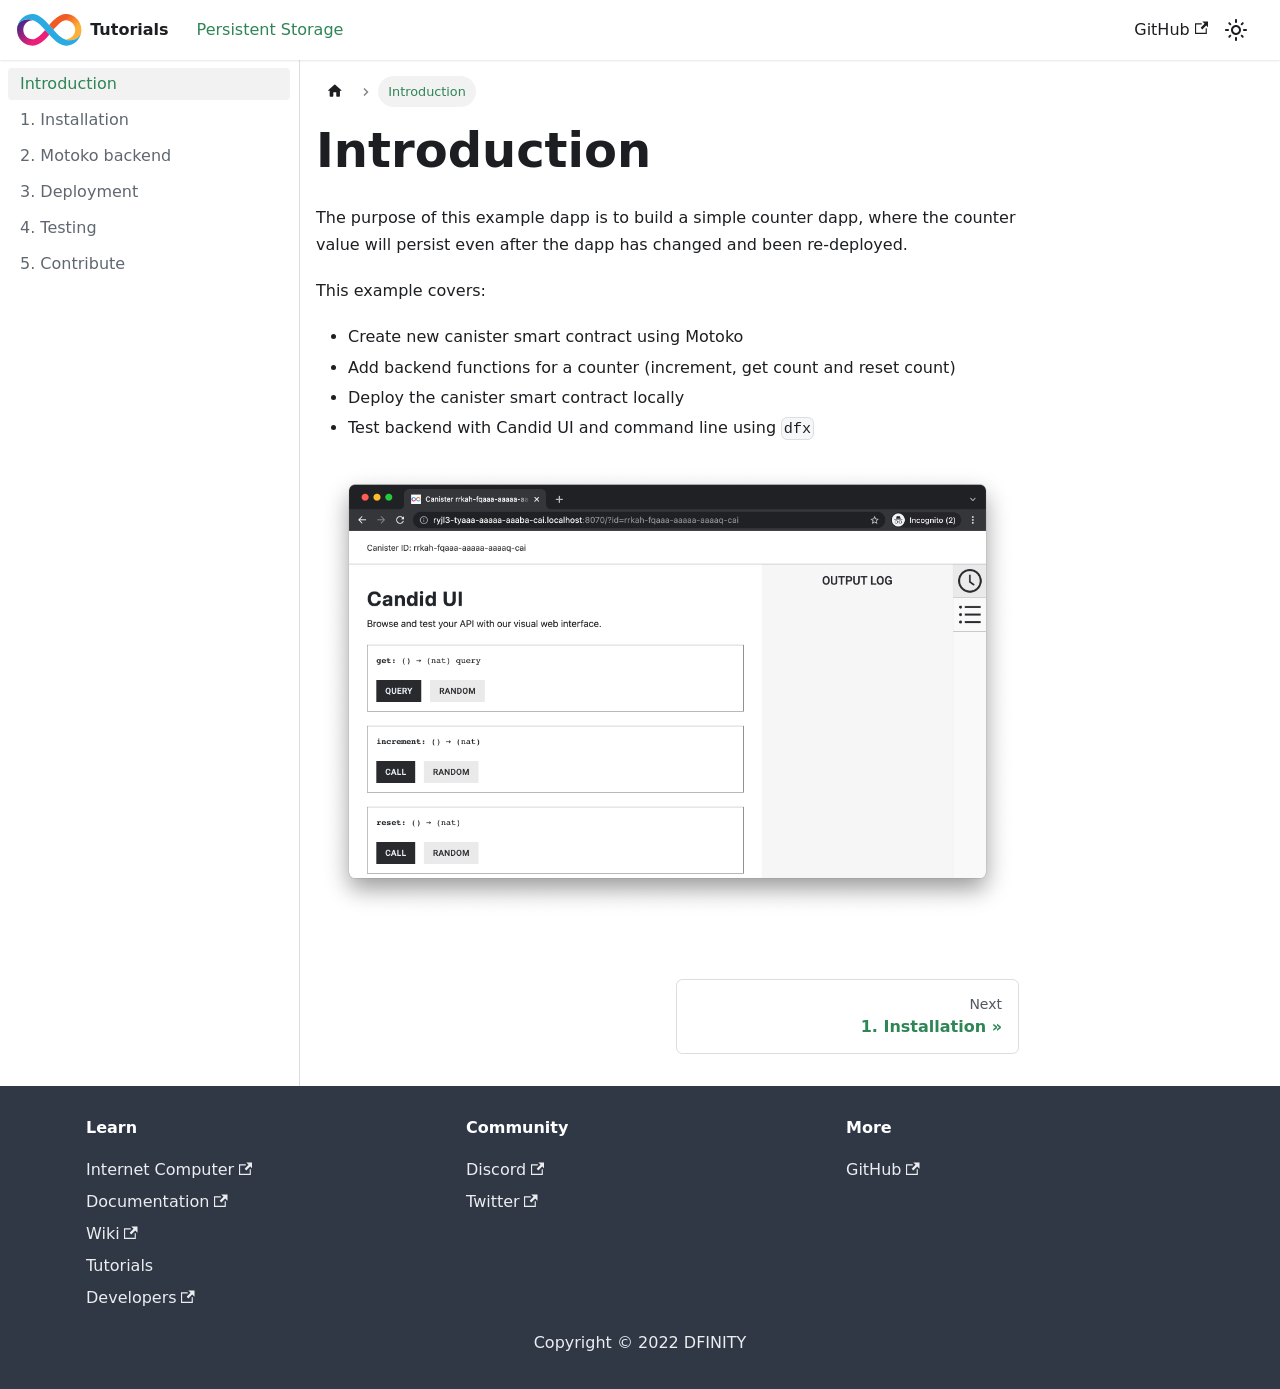
==== index.html @ 1728157c "Add files via upload" ====
<!doctype html>
<html lang="en" dir="ltr" class="docs-wrapper docs-doc-page docs-version-current plugin-docs plugin-id-default docs-doc-id-intro">
<head>
<meta charset="UTF-8">
<meta name="viewport" content="width=device-width,initial-scale=1">
<meta name="generator" content="Docusaurus v2.0.0-beta.21">
<title data-rh="true">Introduction | Tutorials</title><meta data-rh="true" name="twitter:card" content="summary_large_image"><meta data-rh="true" property="og:url" content="https://your-docusaurus-test-site.com/"><meta data-rh="true" name="docusaurus_locale" content="en"><meta data-rh="true" name="docsearch:language" content="en"><meta data-rh="true" name="docusaurus_version" content="current"><meta data-rh="true" name="docusaurus_tag" content="docs-default-current"><meta data-rh="true" name="docsearch:version" content="current"><meta data-rh="true" name="docsearch:docusaurus_tag" content="docs-default-current"><meta data-rh="true" property="og:title" content="Introduction | Tutorials"><meta data-rh="true" name="description" content="The purpose of this example dapp is to build a simple counter dapp, where the counter value will persist even after the dapp has changed and been re-deployed."><meta data-rh="true" property="og:description" content="The purpose of this example dapp is to build a simple counter dapp, where the counter value will persist even after the dapp has changed and been re-deployed."><link data-rh="true" rel="icon" href="/img/favicon.ico"><link data-rh="true" rel="canonical" href="https://your-docusaurus-test-site.com/"><link data-rh="true" rel="alternate" href="https://your-docusaurus-test-site.com/" hreflang="en"><link data-rh="true" rel="alternate" href="https://your-docusaurus-test-site.com/" hreflang="x-default"><script data-rh="true">function maybeInsertBanner(){window.__DOCUSAURUS_INSERT_BASEURL_BANNER&&insertBanner()}function insertBanner(){var n=document.getElementById("docusaurus-base-url-issue-banner-container");if(n){n.innerHTML='\n<div id="docusaurus-base-url-issue-banner" style="border: thick solid red; background-color: rgb(255, 230, 179); margin: 20px; padding: 20px; font-size: 20px;">\n   <p style="font-weight: bold; font-size: 30px;">Your Docusaurus site did not load properly.</p>\n   <p>A very common reason is a wrong site <a href="https://docusaurus.io/docs/docusaurus.config.js/#baseurl" style="font-weight: bold;">baseUrl configuration</a>.</p>\n   <p>Current configured baseUrl = <span style="font-weight: bold; color: red;">/</span>  (default value)</p>\n   <p>We suggest trying baseUrl = <span id="docusaurus-base-url-issue-banner-suggestion-container" style="font-weight: bold; color: green;"></span></p>\n</div>\n';var e=document.getElementById("docusaurus-base-url-issue-banner-suggestion-container"),s=window.location.pathname,r="/"===s.substr(-1)?s:s+"/";e.innerHTML=r}}window.__DOCUSAURUS_INSERT_BASEURL_BANNER=!0,document.addEventListener("DOMContentLoaded",maybeInsertBanner)</script><link rel="stylesheet" href="/assets/css/styles.eebe86d7.css">
<link rel="preload" href="/assets/js/runtime~main.3bf5b4e1.js" as="script">
<link rel="preload" href="/assets/js/main.74871322.js" as="script">
</head>
<body class="navigation-with-keyboard">
<script>!function(){function t(t){document.documentElement.setAttribute("data-theme",t)}var e=function(){var t=null;try{t=localStorage.getItem("theme")}catch(t){}return t}();t(null!==e?e:"light")}()</script><div id="__docusaurus">
<div id="docusaurus-base-url-issue-banner-container"></div><div role="region"><a href="#" class="skipToContent_fXgn">Skip to main content</a></div><nav class="navbar navbar--fixed-top"><div class="navbar__inner"><div class="navbar__items"><button aria-label="Navigation bar toggle" class="navbar__toggle clean-btn" type="button" tabindex="0"><svg width="30" height="30" viewBox="0 0 30 30" aria-hidden="true"><path stroke="currentColor" stroke-linecap="round" stroke-miterlimit="10" stroke-width="2" d="M4 7h22M4 15h22M4 23h22"></path></svg></button><a class="navbar__brand" href="/"><div class="navbar__logo"><img src="/img/logo.svg" alt="Tutorials Logo" class="themedImage_ToTc themedImage--light_HNdA"><img src="/img/logo.svg" alt="Tutorials Logo" class="themedImage_ToTc themedImage--dark_i4oU"></div><b class="navbar__title text--truncate">Tutorials</b></a><a aria-current="page" class="navbar__item navbar__link navbar__link--active" href="/">Persistent Storage</a></div><div class="navbar__items navbar__items--right"><a href="https://github.com/dfinity/examples" target="_blank" rel="noopener noreferrer" class="navbar__item navbar__link">GitHub<svg width="13.5" height="13.5" aria-hidden="true" viewBox="0 0 24 24" class="iconExternalLink_lCJq"><path fill="currentColor" d="M21 13v10h-21v-19h12v2h-10v15h17v-8h2zm3-12h-10.988l4.035 4-6.977 7.07 2.828 2.828 6.977-7.07 4.125 4.172v-11z"></path></svg></a><div class="toggle_vylO colorModeToggle_DEke"><button class="clean-btn toggleButton_gllP toggleButtonDisabled_aARS" type="button" disabled="" title="Switch between dark and light mode (currently light mode)" aria-label="Switch between dark and light mode (currently light mode)"><svg viewBox="0 0 24 24" width="24" height="24" class="lightToggleIcon_pyhR"><path fill="currentColor" d="M12,9c1.65,0,3,1.35,3,3s-1.35,3-3,3s-3-1.35-3-3S10.35,9,12,9 M12,7c-2.76,0-5,2.24-5,5s2.24,5,5,5s5-2.24,5-5 S14.76,7,12,7L12,7z M2,13l2,0c0.55,0,1-0.45,1-1s-0.45-1-1-1l-2,0c-0.55,0-1,0.45-1,1S1.45,13,2,13z M20,13l2,0c0.55,0,1-0.45,1-1 s-0.45-1-1-1l-2,0c-0.55,0-1,0.45-1,1S19.45,13,20,13z M11,2v2c0,0.55,0.45,1,1,1s1-0.45,1-1V2c0-0.55-0.45-1-1-1S11,1.45,11,2z M11,20v2c0,0.55,0.45,1,1,1s1-0.45,1-1v-2c0-0.55-0.45-1-1-1C11.45,19,11,19.45,11,20z M5.99,4.58c-0.39-0.39-1.03-0.39-1.41,0 c-0.39,0.39-0.39,1.03,0,1.41l1.06,1.06c0.39,0.39,1.03,0.39,1.41,0s0.39-1.03,0-1.41L5.99,4.58z M18.36,16.95 c-0.39-0.39-1.03-0.39-1.41,0c-0.39,0.39-0.39,1.03,0,1.41l1.06,1.06c0.39,0.39,1.03,0.39,1.41,0c0.39-0.39,0.39-1.03,0-1.41 L18.36,16.95z M19.42,5.99c0.39-0.39,0.39-1.03,0-1.41c-0.39-0.39-1.03-0.39-1.41,0l-1.06,1.06c-0.39,0.39-0.39,1.03,0,1.41 s1.03,0.39,1.41,0L19.42,5.99z M7.05,18.36c0.39-0.39,0.39-1.03,0-1.41c-0.39-0.39-1.03-0.39-1.41,0l-1.06,1.06 c-0.39,0.39-0.39,1.03,0,1.41s1.03,0.39,1.41,0L7.05,18.36z"></path></svg><svg viewBox="0 0 24 24" width="24" height="24" class="darkToggleIcon_wfgR"><path fill="currentColor" d="M9.37,5.51C9.19,6.15,9.1,6.82,9.1,7.5c0,4.08,3.32,7.4,7.4,7.4c0.68,0,1.35-0.09,1.99-0.27C17.45,17.19,14.93,19,12,19 c-3.86,0-7-3.14-7-7C5,9.07,6.81,6.55,9.37,5.51z M12,3c-4.97,0-9,4.03-9,9s4.03,9,9,9s9-4.03,9-9c0-0.46-0.04-0.92-0.1-1.36 c-0.98,1.37-2.58,2.26-4.4,2.26c-2.98,0-5.4-2.42-5.4-5.4c0-1.81,0.89-3.42,2.26-4.4C12.92,3.04,12.46,3,12,3L12,3z"></path></svg></button></div><div class="searchBox_ZlJk"></div></div></div><div role="presentation" class="navbar-sidebar__backdrop"></div></nav><div class="main-wrapper docsWrapper_BCFX"><button aria-label="Scroll back to top" class="clean-btn theme-back-to-top-button backToTopButton_sjWU" type="button"></button><div class="docPage__5DB"><aside class="theme-doc-sidebar-container docSidebarContainer_b6E3"><div class="sidebar_njMd"><nav class="menu thin-scrollbar menu_SIkG"><ul class="theme-doc-sidebar-menu menu__list"><li class="theme-doc-sidebar-item-link theme-doc-sidebar-item-link-level-1 menu__list-item"><a class="menu__link menu__link--active" aria-current="page" href="/">Introduction</a></li><li class="theme-doc-sidebar-item-link theme-doc-sidebar-item-link-level-1 menu__list-item"><a class="menu__link" href="/step1">1. Installation</a></li><li class="theme-doc-sidebar-item-link theme-doc-sidebar-item-link-level-1 menu__list-item"><a class="menu__link" href="/step2">2. Motoko backend</a></li><li class="theme-doc-sidebar-item-link theme-doc-sidebar-item-link-level-1 menu__list-item"><a class="menu__link" href="/step3">3. Deployment</a></li><li class="theme-doc-sidebar-item-link theme-doc-sidebar-item-link-level-1 menu__list-item"><a class="menu__link" href="/step4">4. Testing</a></li><li class="theme-doc-sidebar-item-link theme-doc-sidebar-item-link-level-1 menu__list-item"><a class="menu__link" href="/step5">5. Contribute</a></li></ul></nav></div></aside><main class="docMainContainer_gTbr"><div class="container padding-top--md padding-bottom--lg"><div class="row"><div class="col docItemCol_GujU"><div class="docItemContainer_Adtb"><article><nav class="theme-doc-breadcrumbs breadcrumbsContainer_Z_bl" aria-label="Breadcrumbs"><ul class="breadcrumbs" itemscope="" itemtype="https://schema.org/BreadcrumbList"><li class="breadcrumbs__item"><a aria-label="Home page" class="breadcrumbs__link" href="/"><svg viewBox="0 0 24 24" class="breadcrumbHomeIcon_OVgt"><path d="M10 19v-5h4v5c0 .55.45 1 1 1h3c.55 0 1-.45 1-1v-7h1.7c.46 0 .68-.57.33-.87L12.67 3.6c-.38-.34-.96-.34-1.34 0l-8.36 7.53c-.34.3-.13.87.33.87H5v7c0 .55.45 1 1 1h3c.55 0 1-.45 1-1z" fill="currentColor"></path></svg></a></li><li itemscope="" itemprop="itemListElement" itemtype="https://schema.org/ListItem" class="breadcrumbs__item breadcrumbs__item--active"><span class="breadcrumbs__link" itemprop="name">Introduction</span><meta itemprop="position" content="1"></li></ul></nav><div class="theme-doc-markdown markdown"><h1>Introduction</h1><p>The purpose of this example dapp is to build a simple counter dapp, where the counter value will persist even after the dapp has changed and been re-deployed.</p><p>This example covers:</p><ul><li>Create new canister smart contract using Motoko</li><li>Add backend functions for a counter (increment, get count and reset count)</li><li>Deploy the canister smart contract locally</li><li>Test backend with Candid UI and command line using <code>dfx</code> </li></ul><p><img loading="lazy" alt="Counter Frontend" src="/assets/images/candid_ui-02d9217024630b7704130aea3cd76bad.png" width="2376" height="1556" class="img_ev3q"></p></div></article><nav class="pagination-nav docusaurus-mt-lg" aria-label="Docs pages navigation"><a class="pagination-nav__link pagination-nav__link--next" href="/step1"><div class="pagination-nav__sublabel">Next</div><div class="pagination-nav__label">1. Installation</div></a></nav></div></div></div></div></main></div></div><footer class="footer footer--dark"><div class="container container-fluid"><div class="row footer__links"><div class="col footer__col"><div class="footer__title">Learn</div><ul class="footer__items clean-list"><li class="footer__item"><a href="https://internetcomputer.org" target="_blank" rel="noopener noreferrer" class="footer__link-item">Internet Computer<svg width="13.5" height="13.5" aria-hidden="true" viewBox="0 0 24 24" class="iconExternalLink_lCJq"><path fill="currentColor" d="M21 13v10h-21v-19h12v2h-10v15h17v-8h2zm3-12h-10.988l4.035 4-6.977 7.07 2.828 2.828 6.977-7.07 4.125 4.172v-11z"></path></svg></a></li><li class="footer__item"><a href="https://internetcomputer.org/docs/current/developer-docs/ic-overview" target="_blank" rel="noopener noreferrer" class="footer__link-item">Documentation<svg width="13.5" height="13.5" aria-hidden="true" viewBox="0 0 24 24" class="iconExternalLink_lCJq"><path fill="currentColor" d="M21 13v10h-21v-19h12v2h-10v15h17v-8h2zm3-12h-10.988l4.035 4-6.977 7.07 2.828 2.828 6.977-7.07 4.125 4.172v-11z"></path></svg></a></li><li class="footer__item"><a href="https://wiki.internetcomputer.org/wiki/Internet_Computer_wiki" target="_blank" rel="noopener noreferrer" class="footer__link-item">Wiki<svg width="13.5" height="13.5" aria-hidden="true" viewBox="0 0 24 24" class="iconExternalLink_lCJq"><path fill="currentColor" d="M21 13v10h-21v-19h12v2h-10v15h17v-8h2zm3-12h-10.988l4.035 4-6.977 7.07 2.828 2.828 6.977-7.07 4.125 4.172v-11z"></path></svg></a></li><li class="footer__item"><a href="#" class="footer__link-item">Tutorials</a></li><li class="footer__item"><a href="https://internetcomputer.org/developers" target="_blank" rel="noopener noreferrer" class="footer__link-item">Developers<svg width="13.5" height="13.5" aria-hidden="true" viewBox="0 0 24 24" class="iconExternalLink_lCJq"><path fill="currentColor" d="M21 13v10h-21v-19h12v2h-10v15h17v-8h2zm3-12h-10.988l4.035 4-6.977 7.07 2.828 2.828 6.977-7.07 4.125 4.172v-11z"></path></svg></a></li></ul></div><div class="col footer__col"><div class="footer__title">Community</div><ul class="footer__items clean-list"><li class="footer__item"><a href="https://discord.com/invite/cA7y6ezyE2" target="_blank" rel="noopener noreferrer" class="footer__link-item">Discord<svg width="13.5" height="13.5" aria-hidden="true" viewBox="0 0 24 24" class="iconExternalLink_lCJq"><path fill="currentColor" d="M21 13v10h-21v-19h12v2h-10v15h17v-8h2zm3-12h-10.988l4.035 4-6.977 7.07 2.828 2.828 6.977-7.07 4.125 4.172v-11z"></path></svg></a></li><li class="footer__item"><a href="https://twitter.com/dfinity" target="_blank" rel="noopener noreferrer" class="footer__link-item">Twitter<svg width="13.5" height="13.5" aria-hidden="true" viewBox="0 0 24 24" class="iconExternalLink_lCJq"><path fill="currentColor" d="M21 13v10h-21v-19h12v2h-10v15h17v-8h2zm3-12h-10.988l4.035 4-6.977 7.07 2.828 2.828 6.977-7.07 4.125 4.172v-11z"></path></svg></a></li></ul></div><div class="col footer__col"><div class="footer__title">More</div><ul class="footer__items clean-list"><li class="footer__item"><a href="https://github.com/dfinity/examples" target="_blank" rel="noopener noreferrer" class="footer__link-item">GitHub<svg width="13.5" height="13.5" aria-hidden="true" viewBox="0 0 24 24" class="iconExternalLink_lCJq"><path fill="currentColor" d="M21 13v10h-21v-19h12v2h-10v15h17v-8h2zm3-12h-10.988l4.035 4-6.977 7.07 2.828 2.828 6.977-7.07 4.125 4.172v-11z"></path></svg></a></li></ul></div></div><div class="footer__bottom text--center"><div class="footer__copyright">Copyright © 2022 DFINITY</div></div></div></footer></div>
<script src="/assets/js/runtime~main.3bf5b4e1.js"></script>
<script src="/assets/js/main.74871322.js"></script>
</body>
</html>
---- assets/css/styles.eebe86d7.css ----
.col,.container{padding:0 var(--ifm-spacing-horizontal);width:100%}.markdown>h2,.markdown>h3,.markdown>h4,.markdown>h5,.markdown>h6{margin-bottom:calc(var(--ifm-heading-vertical-rhythm-bottom)*var(--ifm-leading))}.markdown li,body{word-wrap:break-word}body,ol ol,ol ul,ul ol,ul ul{margin:0}pre,table{overflow:auto}blockquote,pre{margin:0 0 var(--ifm-spacing-vertical)}.breadcrumbs__link,.button{transition-timing-function:var(--ifm-transition-timing-default)}.button,code{vertical-align:middle}.button--outline.button--active,.button--outline:active,.button--outline:hover,:root{--ifm-button-color:var(--ifm-font-color-base-inverse)}.menu__link:hover,a{transition:color var(--ifm-transition-fast) var(--ifm-transition-timing-default)}.navbar--dark,:root{--ifm-navbar-link-hover-color:var(--ifm-color-primary)}.menu,.navbar-sidebar{overflow-x:hidden}:root,html[data-theme=dark]{--ifm-color-emphasis-500:var(--ifm-color-gray-500)}.admonition-icon svg,.alert__icon svg{fill:var(--ifm-alert-foreground-color)}.toggleButton_gllP,html{-webkit-tap-highlight-color:transparent}.clean-list,.containsTaskList_mC6p,.details_lb9f>summary,.dropdown__menu,.menu__list{list-style:none}:root{--ifm-color-scheme:light;--ifm-dark-value:10%;--ifm-darker-value:15%;--ifm-darkest-value:30%;--ifm-light-value:15%;--ifm-lighter-value:30%;--ifm-lightest-value:50%;--ifm-contrast-background-value:90%;--ifm-contrast-foreground-value:70%;--ifm-contrast-background-dark-value:70%;--ifm-contrast-foreground-dark-value:90%;--ifm-color-primary:#3578e5;--ifm-color-secondary:#ebedf0;--ifm-color-success:#00a400;--ifm-color-info:#54c7ec;--ifm-color-warning:#ffba00;--ifm-color-danger:#fa383e;--ifm-color-primary-dark:#306cce;--ifm-color-primary-darker:#2d66c3;--ifm-color-primary-darkest:#2554a0;--ifm-color-primary-light:#538ce9;--ifm-color-primary-lighter:#72a1ed;--ifm-color-primary-lightest:#9abcf2;--ifm-color-primary-contrast-background:#ebf2fc;--ifm-color-primary-contrast-foreground:#102445;--ifm-color-secondary-dark:#d4d5d8;--ifm-color-secondary-darker:#c8c9cc;--ifm-color-secondary-darkest:#a4a6a8;--ifm-color-secondary-light:#eef0f2;--ifm-color-secondary-lighter:#f1f2f5;--ifm-color-secondary-lightest:#f5f6f8;--ifm-color-secondary-contrast-background:#fdfdfe;--ifm-color-secondary-contrast-foreground:#474748;--ifm-color-success-dark:#009400;--ifm-color-success-darker:#008b00;--ifm-color-success-darkest:#007300;--ifm-color-success-light:#26b226;--ifm-color-success-lighter:#4dbf4d;--ifm-color-success-lightest:#80d280;--ifm-color-success-contrast-background:#e6f6e6;--ifm-color-success-contrast-foreground:#003100;--ifm-color-info-dark:#4cb3d4;--ifm-color-info-darker:#47a9c9;--ifm-color-info-darkest:#3b8ba5;--ifm-color-info-light:#6ecfef;--ifm-color-info-lighter:#87d8f2;--ifm-color-info-lightest:#aae3f6;--ifm-color-info-contrast-background:#eef9fd;--ifm-color-info-contrast-foreground:#193c47;--ifm-color-warning-dark:#e6a700;--ifm-color-warning-darker:#d99e00;--ifm-color-warning-darkest:#b38200;--ifm-color-warning-light:#ffc426;--ifm-color-warning-lighter:#ffcf4d;--ifm-color-warning-lightest:#ffdd80;--ifm-color-warning-contrast-background:#fff8e6;--ifm-color-warning-contrast-foreground:#4d3800;--ifm-color-danger-dark:#e13238;--ifm-color-danger-darker:#d53035;--ifm-color-danger-darkest:#af272b;--ifm-color-danger-light:#fb565b;--ifm-color-danger-lighter:#fb7478;--ifm-color-danger-lightest:#fd9c9f;--ifm-color-danger-contrast-background:#ffebec;--ifm-color-danger-contrast-foreground:#4b1113;--ifm-color-white:#fff;--ifm-color-black:#000;--ifm-color-gray-0:var(--ifm-color-white);--ifm-color-gray-100:#f5f6f7;--ifm-color-gray-200:#ebedf0;--ifm-color-gray-300:#dadde1;--ifm-color-gray-400:#ccd0d5;--ifm-color-gray-500:#bec3c9;--ifm-color-gray-600:#8d949e;--ifm-color-gray-700:#606770;--ifm-color-gray-800:#444950;--ifm-color-gray-900:#1c1e21;--ifm-color-gray-1000:var(--ifm-color-black);--ifm-color-emphasis-0:var(--ifm-color-gray-0);--ifm-color-emphasis-100:var(--ifm-color-gray-100);--ifm-color-emphasis-200:var(--ifm-color-gray-200);--ifm-color-emphasis-300:var(--ifm-color-gray-300);--ifm-color-emphasis-400:var(--ifm-color-gray-400);--ifm-color-emphasis-600:var(--ifm-color-gray-600);--ifm-color-emphasis-700:var(--ifm-color-gray-700);--ifm-color-emphasis-800:var(--ifm-color-gray-800);--ifm-color-emphasis-900:var(--ifm-color-gray-900);--ifm-color-emphasis-1000:var(--ifm-color-gray-1000);--ifm-color-content:var(--ifm-color-emphasis-900);--ifm-color-content-inverse:var(--ifm-color-emphasis-0);--ifm-color-content-secondary:#525860;--ifm-background-color:transparent;--ifm-background-surface-color:var(--ifm-color-content-inverse);--ifm-global-border-width:1px;--ifm-global-radius:0.4rem;--ifm-hover-overlay:rgba(0,0,0,.05);--ifm-font-color-base:var(--ifm-color-content);--ifm-font-color-base-inverse:var(--ifm-color-content-inverse);--ifm-font-color-secondary:var(--ifm-color-content-secondary);--ifm-font-family-base:system-ui,-apple-system,Segoe UI,Roboto,Ubuntu,Cantarell,Noto Sans,sans-serif,BlinkMacSystemFont,"Segoe UI",Helvetica,Arial,sans-serif,"Apple Color Emoji","Segoe UI Emoji","Segoe UI Symbol";--ifm-font-family-monospace:SFMono-Regular,Menlo,Monaco,Consolas,"Liberation Mono","Courier New",monospace;--ifm-font-size-base:100%;--ifm-font-weight-light:300;--ifm-font-weight-normal:400;--ifm-font-weight-semibold:500;--ifm-font-weight-bold:700;--ifm-font-weight-base:var(--ifm-font-weight-normal);--ifm-line-height-base:1.65;--ifm-global-spacing:1rem;--ifm-spacing-vertical:var(--ifm-global-spacing);--ifm-spacing-horizontal:var(--ifm-global-spacing);--ifm-transition-fast:200ms;--ifm-transition-slow:400ms;--ifm-transition-timing-default:cubic-bezier(0.08,0.52,0.52,1);--ifm-global-shadow-lw:0 1px 2px 0 rgba(0,0,0,.1);--ifm-global-shadow-md:0 5px 40px rgba(0,0,0,.2);--ifm-global-shadow-tl:0 12px 28px 0 rgba(0,0,0,.2),0 2px 4px 0 rgba(0,0,0,.1);--ifm-z-index-dropdown:1;--ifm-z-index-fixed:2;--ifm-z-index-overlay:3;--ifm-container-width:1140px;--ifm-container-width-xl:1320px;--ifm-code-background:#f6f7f8;--ifm-code-border-radius:var(--ifm-global-radius);--ifm-code-font-size:90%;--ifm-code-padding-horizontal:0.1rem;--ifm-code-padding-vertical:0.1rem;--ifm-pre-background:var(--ifm-code-background);--ifm-pre-border-radius:var(--ifm-code-border-radius);--ifm-pre-color:inherit;--ifm-pre-line-height:1.45;--ifm-pre-padding:1rem;--ifm-heading-color:inherit;--ifm-heading-margin-top:0;--ifm-heading-margin-bottom:var(--ifm-spacing-vertical);--ifm-heading-font-family:var(--ifm-font-family-base);--ifm-heading-font-weight:var(--ifm-font-weight-bold);--ifm-heading-line-height:1.25;--ifm-h1-font-size:2rem;--ifm-h2-font-size:1.5rem;--ifm-h3-font-size:1.25rem;--ifm-h4-font-size:1rem;--ifm-h5-font-size:0.875rem;--ifm-h6-font-size:0.85rem;--ifm-image-alignment-padding:1.25rem;--ifm-leading-desktop:1.25;--ifm-leading:calc(var(--ifm-leading-desktop)*1rem);--ifm-list-left-padding:2rem;--ifm-list-margin:1rem;--ifm-list-item-margin:0.25rem;--ifm-list-paragraph-margin:1rem;--ifm-table-cell-padding:0.75rem;--ifm-table-background:transparent;--ifm-table-stripe-background:rgba(0,0,0,.03);--ifm-table-border-width:1px;--ifm-table-border-color:var(--ifm-color-emphasis-300);--ifm-table-head-background:inherit;--ifm-table-head-color:inherit;--ifm-table-head-font-weight:var(--ifm-font-weight-bold);--ifm-table-cell-color:inherit;--ifm-link-color:var(--ifm-color-primary);--ifm-link-decoration:none;--ifm-link-hover-color:var(--ifm-link-color);--ifm-link-hover-decoration:underline;--ifm-paragraph-margin-bottom:var(--ifm-leading);--ifm-blockquote-font-size:var(--ifm-font-size-base);--ifm-blockquote-border-left-width:2px;--ifm-blockquote-padding-horizontal:var(--ifm-spacing-horizontal);--ifm-blockquote-padding-vertical:0;--ifm-blockquote-shadow:none;--ifm-blockquote-color:var(--ifm-color-emphasis-800);--ifm-blockquote-border-color:var(--ifm-color-emphasis-300);--ifm-hr-background-color:var(--ifm-color-emphasis-500);--ifm-hr-height:1px;--ifm-hr-margin-vertical:1.5rem;--ifm-scrollbar-size:7px;--ifm-scrollbar-track-background-color:#f1f1f1;--ifm-scrollbar-thumb-background-color:silver;--ifm-scrollbar-thumb-hover-background-color:#a7a7a7;--ifm-alert-background-color:inherit;--ifm-alert-border-color:inherit;--ifm-alert-border-radius:var(--ifm-global-radius);--ifm-alert-border-width:0px;--ifm-alert-border-left-width:5px;--ifm-alert-color:var(--ifm-font-color-base);--ifm-alert-padding-horizontal:var(--ifm-spacing-horizontal);--ifm-alert-padding-vertical:var(--ifm-spacing-vertical);--ifm-alert-shadow:var(--ifm-global-shadow-lw);--ifm-avatar-intro-margin:1rem;--ifm-avatar-intro-alignment:inherit;--ifm-avatar-photo-size:3rem;--ifm-badge-background-color:inherit;--ifm-badge-border-color:inherit;--ifm-badge-border-radius:var(--ifm-global-radius);--ifm-badge-border-width:var(--ifm-global-border-width);--ifm-badge-color:var(--ifm-color-white);--ifm-badge-padding-horizontal:calc(var(--ifm-spacing-horizontal)*0.5);--ifm-badge-padding-vertical:calc(var(--ifm-spacing-vertical)*0.25);--ifm-breadcrumb-border-radius:1.5rem;--ifm-breadcrumb-spacing:0.5rem;--ifm-breadcrumb-color-active:var(--ifm-color-primary);--ifm-breadcrumb-item-background-active:var(--ifm-hover-overlay);--ifm-breadcrumb-padding-horizontal:0.8rem;--ifm-breadcrumb-padding-vertical:0.4rem;--ifm-breadcrumb-size-multiplier:1;--ifm-breadcrumb-separator:url('data:image/svg+xml;utf8,<svg xmlns="http://www.w3.org/2000/svg" x="0px" y="0px" viewBox="0 0 256 256"><g><g><polygon points="79.093,0 48.907,30.187 146.72,128 48.907,225.813 79.093,256 207.093,128"/></g></g><g></g><g></g><g></g><g></g><g></g><g></g><g></g><g></g><g></g><g></g><g></g><g></g><g></g><g></g><g></g></svg>');--ifm-breadcrumb-separator-filter:none;--ifm-breadcrumb-separator-size:0.5rem;--ifm-breadcrumb-separator-size-multiplier:1.25;--ifm-button-background-color:inherit;--ifm-button-border-color:var(--ifm-button-background-color);--ifm-button-border-width:var(--ifm-global-border-width);--ifm-button-font-weight:var(--ifm-font-weight-bold);--ifm-button-padding-horizontal:1.5rem;--ifm-button-padding-vertical:0.375rem;--ifm-button-size-multiplier:1;--ifm-button-transition-duration:var(--ifm-transition-fast);--ifm-button-border-radius:calc(var(--ifm-global-radius)*var(--ifm-button-size-multiplier));--ifm-button-group-spacing:2px;--ifm-card-background-color:var(--ifm-background-surface-color);--ifm-card-border-radius:calc(var(--ifm-global-radius)*2);--ifm-card-horizontal-spacing:var(--ifm-global-spacing);--ifm-card-vertical-spacing:var(--ifm-global-spacing);--ifm-toc-border-color:var(--ifm-color-emphasis-300);--ifm-toc-link-color:var(--ifm-color-content-secondary);--ifm-toc-padding-vertical:0.5rem;--ifm-toc-padding-horizontal:0.5rem;--ifm-dropdown-background-color:var(--ifm-background-surface-color);--ifm-dropdown-font-weight:var(--ifm-font-weight-semibold);--ifm-dropdown-link-color:var(--ifm-font-color-base);--ifm-dropdown-hover-background-color:var(--ifm-hover-overlay);--ifm-footer-background-color:var(--ifm-color-emphasis-100);--ifm-footer-color:inherit;--ifm-footer-link-color:var(--ifm-color-emphasis-700);--ifm-footer-link-hover-color:var(--ifm-color-primary);--ifm-footer-link-horizontal-spacing:0.5rem;--ifm-footer-padding-horizontal:calc(var(--ifm-spacing-horizontal)*2);--ifm-footer-padding-vertical:calc(var(--ifm-spacing-vertical)*2);--ifm-footer-title-color:inherit;--ifm-hero-background-color:var(--ifm-background-surface-color);--ifm-hero-text-color:var(--ifm-color-emphasis-800);--ifm-menu-color:var(--ifm-color-emphasis-700);--ifm-menu-color-active:var(--ifm-color-primary);--ifm-menu-color-background-active:var(--ifm-hover-overlay);--ifm-menu-color-background-hover:var(--ifm-hover-overlay);--ifm-menu-link-padding-horizontal:0.75rem;--ifm-menu-link-padding-vertical:0.375rem;--ifm-menu-link-sublist-icon:url('data:image/svg+xml;utf8,<svg xmlns="http://www.w3.org/2000/svg" width="16px" height="16px" viewBox="0 0 24 24"><path fill="rgba(0,0,0,0.5)" d="M7.41 15.41L12 10.83l4.59 4.58L18 14l-6-6-6 6z"></path></svg>');--ifm-menu-link-sublist-icon-filter:none;--ifm-navbar-background-color:var(--ifm-background-surface-color);--ifm-navbar-height:3.75rem;--ifm-navbar-item-padding-horizontal:0.75rem;--ifm-navbar-item-padding-vertical:0.25rem;--ifm-navbar-link-color:var(--ifm-font-color-base);--ifm-navbar-link-active-color:var(--ifm-link-color);--ifm-navbar-padding-horizontal:var(--ifm-spacing-horizontal);--ifm-navbar-padding-vertical:calc(var(--ifm-spacing-vertical)*0.5);--ifm-navbar-shadow:var(--ifm-global-shadow-lw);--ifm-navbar-search-input-background-color:var(--ifm-color-emphasis-200);--ifm-navbar-search-input-color:var(--ifm-color-emphasis-800);--ifm-navbar-search-input-placeholder-color:var(--ifm-color-emphasis-500);--ifm-navbar-search-input-icon:url('data:image/svg+xml;utf8,<svg fill="currentColor" xmlns="http://www.w3.org/2000/svg" viewBox="0 0 16 16" height="16px" width="16px"><path d="M6.02945,10.20327a4.17382,4.17382,0,1,1,4.17382-4.17382A4.15609,4.15609,0,0,1,6.02945,10.20327Zm9.69195,4.2199L10.8989,9.59979A5.88021,5.88021,0,0,0,12.058,6.02856,6.00467,6.00467,0,1,0,9.59979,10.8989l4.82338,4.82338a.89729.89729,0,0,0,1.29912,0,.89749.89749,0,0,0-.00087-1.29909Z" /></svg>');--ifm-navbar-sidebar-width:83vw;--ifm-pagination-border-radius:var(--ifm-global-radius);--ifm-pagination-color-active:var(--ifm-color-primary);--ifm-pagination-font-size:1rem;--ifm-pagination-item-active-background:var(--ifm-hover-overlay);--ifm-pagination-page-spacing:0.2em;--ifm-pagination-padding-horizontal:calc(var(--ifm-spacing-horizontal)*1);--ifm-pagination-padding-vertical:calc(var(--ifm-spacing-vertical)*0.25);--ifm-pagination-nav-border-radius:var(--ifm-global-radius);--ifm-pagination-nav-color-hover:var(--ifm-color-primary);--ifm-pills-color-active:var(--ifm-color-primary);--ifm-pills-color-background-active:var(--ifm-hover-overlay);--ifm-pills-spacing:0.125rem;--ifm-tabs-color:var(--ifm-font-color-secondary);--ifm-tabs-color-active:var(--ifm-color-primary);--ifm-tabs-color-active-border:var(--ifm-tabs-color-active);--ifm-tabs-padding-horizontal:1rem;--ifm-tabs-padding-vertical:1rem;--docusaurus-progress-bar-color:var(--ifm-color-primary);--ifm-color-primary:#2e8555;--ifm-color-primary-dark:#29784c;--ifm-color-primary-darker:#277148;--ifm-color-primary-darkest:#205d3b;--ifm-color-primary-light:#33925d;--ifm-color-primary-lighter:#359962;--ifm-color-primary-lightest:#3cad6e;--ifm-code-font-size:95%;--docusaurus-highlighted-code-line-bg:rgba(0,0,0,.1);--docusaurus-announcement-bar-height:auto;--docusaurus-tag-list-border:var(--ifm-color-emphasis-300);--docusaurus-collapse-button-bg:transparent;--docusaurus-collapse-button-bg-hover:rgba(0,0,0,.1);--doc-sidebar-width:300px;--doc-sidebar-hidden-width:30px}.badge--danger,.badge--info,.badge--primary,.badge--secondary,.badge--success,.badge--warning{--ifm-badge-border-color:var(--ifm-badge-background-color)}.button--link,.button--outline{--ifm-button-background-color:transparent}*{box-sizing:border-box}html{-webkit-font-smoothing:antialiased;text-rendering:optimizelegibility;-webkit-text-size-adjust:100%;text-size-adjust:100%;background-color:var(--ifm-background-color);color:var(--ifm-font-color-base);color-scheme:var(--ifm-color-scheme);font:var(--ifm-font-size-base)/var(--ifm-line-height-base) var(--ifm-font-family-base)}iframe{border:0;color-scheme:auto}.container{margin:0 auto;max-width:var(--ifm-container-width)}.container--fluid{max-width:inherit}.row{display:flex;flex-wrap:wrap;margin:0 calc(var(--ifm-spacing-horizontal)*-1)}.margin-bottom--none,.margin-vert--none,.markdown>:last-child{margin-bottom:0!important}.margin-top--none,.margin-vert--none{margin-top:0!important}.row--no-gutters{margin-left:0;margin-right:0}.margin-horiz--none,.margin-right--none{margin-right:0!important}.row--no-gutters>.col{padding-left:0;padding-right:0}.row--align-top{align-items:flex-start}.row--align-bottom{align-items:flex-end}.menuExternalLink_NmtK,.row--align-center{align-items:center}.row--align-stretch{align-items:stretch}.row--align-baseline{align-items:baseline}.col{--ifm-col-width:100%;flex:1 0;margin-left:0;max-width:var(--ifm-col-width)}.padding-bottom--none,.padding-vert--none{padding-bottom:0!important}.padding-top--none,.padding-vert--none{padding-top:0!important}.padding-horiz--none,.padding-left--none{padding-left:0!important}.padding-horiz--none,.padding-right--none{padding-right:0!important}.col[class*=col--]{flex:0 0 var(--ifm-col-width)}.col--1{--ifm-col-width:8.33333%}.col--offset-1{margin-left:8.33333%}.col--2{--ifm-col-width:16.66667%}.col--offset-2{margin-left:16.66667%}.col--3{--ifm-col-width:25%}.col--offset-3{margin-left:25%}.col--4{--ifm-col-width:33.33333%}.col--offset-4{margin-left:33.33333%}.col--5{--ifm-col-width:41.66667%}.col--offset-5{margin-left:41.66667%}.col--6{--ifm-col-width:50%}.col--offset-6{margin-left:50%}.col--7{--ifm-col-width:58.33333%}.col--offset-7{margin-left:58.33333%}.col--8{--ifm-col-width:66.66667%}.col--offset-8{margin-left:66.66667%}.col--9{--ifm-col-width:75%}.col--offset-9{margin-left:75%}.col--10{--ifm-col-width:83.33333%}.col--offset-10{margin-left:83.33333%}.col--11{--ifm-col-width:91.66667%}.col--offset-11{margin-left:91.66667%}.col--12{--ifm-col-width:100%}.col--offset-12{margin-left:100%}.margin-horiz--none,.margin-left--none{margin-left:0!important}.margin--none{margin:0!important}.margin-bottom--xs,.margin-vert--xs{margin-bottom:.25rem!important}.margin-top--xs,.margin-vert--xs{margin-top:.25rem!important}.margin-horiz--xs,.margin-left--xs{margin-left:.25rem!important}.margin-horiz--xs,.margin-right--xs{margin-right:.25rem!important}.margin--xs{margin:.25rem!important}.margin-bottom--sm,.margin-vert--sm{margin-bottom:.5rem!important}.margin-top--sm,.margin-vert--sm{margin-top:.5rem!important}.margin-horiz--sm,.margin-left--sm{margin-left:.5rem!important}.margin-horiz--sm,.margin-right--sm{margin-right:.5rem!important}.margin--sm{margin:.5rem!important}.margin-bottom--md,.margin-vert--md{margin-bottom:1rem!important}.margin-top--md,.margin-vert--md{margin-top:1rem!important}.margin-horiz--md,.margin-left--md{margin-left:1rem!important}.margin-horiz--md,.margin-right--md{margin-right:1rem!important}.margin--md{margin:1rem!important}.margin-bottom--lg,.margin-vert--lg{margin-bottom:2rem!important}.margin-top--lg,.margin-vert--lg{margin-top:2rem!important}.margin-horiz--lg,.margin-left--lg{margin-left:2rem!important}.margin-horiz--lg,.margin-right--lg{margin-right:2rem!important}.margin--lg{margin:2rem!important}.margin-bottom--xl,.margin-vert--xl{margin-bottom:5rem!important}.margin-top--xl,.margin-vert--xl{margin-top:5rem!important}.margin-horiz--xl,.margin-left--xl{margin-left:5rem!important}.margin-horiz--xl,.margin-right--xl{margin-right:5rem!important}.margin--xl{margin:5rem!important}.padding--none{padding:0!important}.padding-bottom--xs,.padding-vert--xs{padding-bottom:.25rem!important}.padding-top--xs,.padding-vert--xs{padding-top:.25rem!important}.padding-horiz--xs,.padding-left--xs{padding-left:.25rem!important}.padding-horiz--xs,.padding-right--xs{padding-right:.25rem!important}.padding--xs{padding:.25rem!important}.padding-bottom--sm,.padding-vert--sm{padding-bottom:.5rem!important}.padding-top--sm,.padding-vert--sm{padding-top:.5rem!important}.padding-horiz--sm,.padding-left--sm{padding-left:.5rem!important}.padding-horiz--sm,.padding-right--sm{padding-right:.5rem!important}.padding--sm{padding:.5rem!important}.padding-bottom--md,.padding-vert--md{padding-bottom:1rem!important}.padding-top--md,.padding-vert--md{padding-top:1rem!important}.padding-horiz--md,.padding-left--md{padding-left:1rem!important}.padding-horiz--md,.padding-right--md{padding-right:1rem!important}.padding--md{padding:1rem!important}.padding-bottom--lg,.padding-vert--lg{padding-bottom:2rem!important}.padding-top--lg,.padding-vert--lg{padding-top:2rem!important}.padding-horiz--lg,.padding-left--lg{padding-left:2rem!important}.padding-horiz--lg,.padding-right--lg{padding-right:2rem!important}.padding--lg{padding:2rem!important}.padding-bottom--xl,.padding-vert--xl{padding-bottom:5rem!important}.padding-top--xl,.padding-vert--xl{padding-top:5rem!important}.padding-horiz--xl,.padding-left--xl{padding-left:5rem!important}.padding-horiz--xl,.padding-right--xl{padding-right:5rem!important}.padding--xl{padding:5rem!important}code{background-color:var(--ifm-code-background);border:.1rem solid rgba(0,0,0,.1);border-radius:var(--ifm-code-border-radius);font-family:var(--ifm-font-family-monospace);font-size:var(--ifm-code-font-size);padding:var(--ifm-code-padding-vertical) var(--ifm-code-padding-horizontal)}a code{color:inherit}pre{background-color:var(--ifm-pre-background);border-radius:var(--ifm-pre-border-radius);color:var(--ifm-pre-color);font:var(--ifm-code-font-size)/var(--ifm-pre-line-height) var(--ifm-font-family-monospace);padding:var(--ifm-pre-padding)}pre code{background-color:transparent;border:none;font-size:100%;line-height:inherit;padding:0}kbd{background-color:var(--ifm-color-emphasis-0);border:1px solid var(--ifm-color-emphasis-400);border-radius:.2rem;box-shadow:inset 0 -1px 0 var(--ifm-color-emphasis-400);color:var(--ifm-color-emphasis-800);font:80% var(--ifm-font-family-monospace);padding:.15rem .3rem}h1,h2,h3,h4,h5,h6{color:var(--ifm-heading-color);font-family:var(--ifm-heading-font-family);font-weight:var(--ifm-heading-font-weight);line-height:var(--ifm-heading-line-height);margin:var(--ifm-heading-margin-top) 0 var(--ifm-heading-margin-bottom) 0}h1{font-size:var(--ifm-h1-font-size)}h2{font-size:var(--ifm-h2-font-size)}h3{font-size:var(--ifm-h3-font-size)}h4{font-size:var(--ifm-h4-font-size)}h5{font-size:var(--ifm-h5-font-size)}h6{font-size:var(--ifm-h6-font-size)}img{max-width:100%}img[align=right]{padding-left:var(--image-alignment-padding)}img[align=left]{padding-right:var(--image-alignment-padding)}.markdown{--ifm-h1-vertical-rhythm-top:3;--ifm-h2-vertical-rhythm-top:2;--ifm-h3-vertical-rhythm-top:1.5;--ifm-heading-vertical-rhythm-top:1.25;--ifm-h1-vertical-rhythm-bottom:1.25;--ifm-heading-vertical-rhythm-bottom:1}.markdown:after,.markdown:before{content:"";display:table}.markdown:after{clear:both}.markdown h1:first-child{--ifm-h1-font-size:3rem;margin-bottom:calc(var(--ifm-h1-vertical-rhythm-bottom)*var(--ifm-leading))}.markdown>h2{--ifm-h2-font-size:2rem;margin-top:calc(var(--ifm-h2-vertical-rhythm-top)*var(--ifm-leading))}.markdown>h3{--ifm-h3-font-size:1.5rem;margin-top:calc(var(--ifm-h3-vertical-rhythm-top)*var(--ifm-leading))}.markdown>h4,.markdown>h5,.markdown>h6{margin-top:calc(var(--ifm-heading-vertical-rhythm-top)*var(--ifm-leading))}.markdown>p,.markdown>pre,.markdown>ul{margin-bottom:var(--ifm-leading)}.markdown li>p{margin-top:var(--ifm-list-paragraph-margin)}.markdown li+li{margin-top:var(--ifm-list-item-margin)}ol,ul{margin:0 0 var(--ifm-list-margin);padding-left:var(--ifm-list-left-padding)}ol ol,ul ol{list-style-type:lower-roman}ol ol ol,ol ul ol,ul ol ol,ul ul ol{list-style-type:lower-alpha}table{border-collapse:collapse;display:block;margin-bottom:var(--ifm-spacing-vertical)}table thead tr{border-bottom:2px solid var(--ifm-table-border-color)}table thead,table tr:nth-child(2n){background-color:var(--ifm-table-stripe-background)}table tr{background-color:var(--ifm-table-background);border-top:var(--ifm-table-border-width) solid var(--ifm-table-border-color)}table td,table th{border:var(--ifm-table-border-width) solid var(--ifm-table-border-color);padding:var(--ifm-table-cell-padding)}table th{background-color:var(--ifm-table-head-background);color:var(--ifm-table-head-color);font-weight:var(--ifm-table-head-font-weight)}table td{color:var(--ifm-table-cell-color)}strong{font-weight:var(--ifm-font-weight-bold)}a{color:var(--ifm-link-color);text-decoration:var(--ifm-link-decoration)}a:hover{color:var(--ifm-link-hover-color);text-decoration:var(--ifm-link-hover-decoration)}.button:hover,.text--no-decoration,.text--no-decoration:hover,a:not([href]){text-decoration:none}p{margin:0 0 var(--ifm-paragraph-margin-bottom)}blockquote{border-left:var(--ifm-blockquote-border-left-width) solid var(--ifm-blockquote-border-color);box-shadow:var(--ifm-blockquote-shadow);color:var(--ifm-blockquote-color);font-size:var(--ifm-blockquote-font-size);padding:var(--ifm-blockquote-padding-vertical) var(--ifm-blockquote-padding-horizontal)}blockquote>:first-child{margin-top:0}blockquote>:last-child{margin-bottom:0}hr{background-color:var(--ifm-hr-background-color);border:0;height:var(--ifm-hr-height);margin:var(--ifm-hr-margin-vertical) 0}.shadow--lw{box-shadow:var(--ifm-global-shadow-lw)!important}.shadow--md{box-shadow:var(--ifm-global-shadow-md)!important}.shadow--tl{box-shadow:var(--ifm-global-shadow-tl)!important}.text--primary,.wordWrapButtonEnabled_EoeP .wordWrapButtonIcon_Bwma{color:var(--ifm-color-primary)}.text--secondary{color:var(--ifm-color-secondary)}.text--success{color:var(--ifm-color-success)}.text--info{color:var(--ifm-color-info)}.text--warning{color:var(--ifm-color-warning)}.text--danger{color:var(--ifm-color-danger)}.text--center{text-align:center}.text--left{text-align:left}.text--justify{text-align:justify}.text--right{text-align:right}.text--capitalize{text-transform:capitalize}.text--lowercase{text-transform:lowercase}.admonition h5,.alert__heading,.text--uppercase{text-transform:uppercase}.text--light{font-weight:var(--ifm-font-weight-light)}.text--normal{font-weight:var(--ifm-font-weight-normal)}.text--semibold{font-weight:var(--ifm-font-weight-semibold)}.text--bold{font-weight:var(--ifm-font-weight-bold)}.text--italic{font-style:italic}.text--truncate{overflow:hidden;text-overflow:ellipsis;white-space:nowrap}.text--break{word-wrap:break-word!important;word-break:break-word!important}.clean-btn{background:none;border:none;color:inherit;cursor:pointer;font-family:inherit;padding:0}.alert,.alert .close{color:var(--ifm-alert-foreground-color)}.clean-list{padding-left:0}.alert--primary{--ifm-alert-background-color:var(--ifm-color-primary-contrast-background);--ifm-alert-background-color-highlight:rgba(53,120,229,.15);--ifm-alert-foreground-color:var(--ifm-color-primary-contrast-foreground);--ifm-alert-border-color:var(--ifm-color-primary-dark)}.alert--secondary{--ifm-alert-background-color:var(--ifm-color-secondary-contrast-background);--ifm-alert-background-color-highlight:rgba(235,237,240,.15);--ifm-alert-foreground-color:var(--ifm-color-secondary-contrast-foreground);--ifm-alert-border-color:var(--ifm-color-secondary-dark)}.alert--success{--ifm-alert-background-color:var(--ifm-color-success-contrast-background);--ifm-alert-background-color-highlight:rgba(0,164,0,.15);--ifm-alert-foreground-color:var(--ifm-color-success-contrast-foreground);--ifm-alert-border-color:var(--ifm-color-success-dark)}.alert--info{--ifm-alert-background-color:var(--ifm-color-info-contrast-background);--ifm-alert-background-color-highlight:rgba(84,199,236,.15);--ifm-alert-foreground-color:var(--ifm-color-info-contrast-foreground);--ifm-alert-border-color:var(--ifm-color-info-dark)}.alert--warning{--ifm-alert-background-color:var(--ifm-color-warning-contrast-background);--ifm-alert-background-color-highlight:rgba(255,186,0,.15);--ifm-alert-foreground-color:var(--ifm-color-warning-contrast-foreground);--ifm-alert-border-color:var(--ifm-color-warning-dark)}.alert--danger{--ifm-alert-background-color:var(--ifm-color-danger-contrast-background);--ifm-alert-background-color-highlight:rgba(250,56,62,.15);--ifm-alert-foreground-color:var(--ifm-color-danger-contrast-foreground);--ifm-alert-border-color:var(--ifm-color-danger-dark)}.alert{--ifm-code-background:var(--ifm-alert-background-color-highlight);--ifm-link-color:var(--ifm-alert-foreground-color);--ifm-link-hover-color:var(--ifm-alert-foreground-color);--ifm-link-decoration:underline;--ifm-tabs-color:var(--ifm-alert-foreground-color);--ifm-tabs-color-active:var(--ifm-alert-foreground-color);--ifm-tabs-color-active-border:var(--ifm-alert-border-color);background-color:var(--ifm-alert-background-color);border:var(--ifm-alert-border-width) solid var(--ifm-alert-border-color);border-left-width:var(--ifm-alert-border-left-width);border-radius:var(--ifm-alert-border-radius);box-shadow:var(--ifm-alert-shadow);padding:var(--ifm-alert-padding-vertical) var(--ifm-alert-padding-horizontal)}.alert__heading{align-items:center;display:flex;font:700 var(--ifm-h5-font-size)/var(--ifm-heading-line-height) var(--ifm-heading-font-family);margin-bottom:.5rem}.alert__icon{display:inline-flex;margin-right:.4em}.alert__icon svg{stroke:var(--ifm-alert-foreground-color);stroke-width:0}.alert .close{margin:calc(var(--ifm-alert-padding-vertical)*-1) calc(var(--ifm-alert-padding-horizontal)*-1) 0 0;opacity:.75}.alert .close:focus,.alert .close:hover{opacity:1}.alert a{-webkit-text-decoration-color:var(--ifm-alert-border-color);text-decoration-color:var(--ifm-alert-border-color)}.alert a:hover{text-decoration-thickness:2px}.avatar{column-gap:var(--ifm-avatar-intro-margin);display:flex}.avatar__photo{border-radius:50%;display:block;height:var(--ifm-avatar-photo-size);overflow:hidden;width:var(--ifm-avatar-photo-size)}.card--full-height,.navbar__logo img,body,html{height:100%}.avatar__photo--sm{--ifm-avatar-photo-size:2rem}.avatar__photo--lg{--ifm-avatar-photo-size:4rem}.avatar__photo--xl{--ifm-avatar-photo-size:6rem}.avatar__intro{display:flex;flex:1 1;flex-direction:column;justify-content:center;text-align:var(--ifm-avatar-intro-alignment)}.badge,.breadcrumbs__item,.breadcrumbs__link,.button,.dropdown>.navbar__link:after{display:inline-block}.avatar__name{font:700 var(--ifm-h4-font-size)/var(--ifm-heading-line-height) var(--ifm-font-family-base)}.avatar__subtitle{margin-top:.25rem}.avatar--vertical{--ifm-avatar-intro-alignment:center;--ifm-avatar-intro-margin:0.5rem;align-items:center;flex-direction:column}.badge{background-color:var(--ifm-badge-background-color);border:var(--ifm-badge-border-width) solid var(--ifm-badge-border-color);border-radius:var(--ifm-badge-border-radius);color:var(--ifm-badge-color);font-size:75%;font-weight:var(--ifm-font-weight-bold);line-height:1;padding:var(--ifm-badge-padding-vertical) var(--ifm-badge-padding-horizontal)}.badge--primary{--ifm-badge-background-color:var(--ifm-color-primary)}.badge--secondary{--ifm-badge-background-color:var(--ifm-color-secondary);color:var(--ifm-color-black)}.breadcrumbs__link,.button.button--secondary.button--outline:not(.button--active):not(:hover){color:var(--ifm-font-color-base)}.badge--success{--ifm-badge-background-color:var(--ifm-color-success)}.badge--info{--ifm-badge-background-color:var(--ifm-color-info)}.badge--warning{--ifm-badge-background-color:var(--ifm-color-warning)}.badge--danger{--ifm-badge-background-color:var(--ifm-color-danger)}.breadcrumbs{margin-bottom:0;padding-left:0}.breadcrumbs__item:not(:last-child):after{background:var(--ifm-breadcrumb-separator) center;content:" ";display:inline-block;filter:var(--ifm-breadcrumb-separator-filter);height:calc(var(--ifm-breadcrumb-separator-size)*var(--ifm-breadcrumb-size-multiplier)*var(--ifm-breadcrumb-separator-size-multiplier));margin:0 var(--ifm-breadcrumb-spacing);opacity:.5;width:calc(var(--ifm-breadcrumb-separator-size)*var(--ifm-breadcrumb-size-multiplier)*var(--ifm-breadcrumb-separator-size-multiplier))}.breadcrumbs__item--active .breadcrumbs__link{background:var(--ifm-breadcrumb-item-background-active);color:var(--ifm-breadcrumb-color-active)}.breadcrumbs__link{border-radius:var(--ifm-breadcrumb-border-radius);font-size:calc(1rem*var(--ifm-breadcrumb-size-multiplier));padding:calc(var(--ifm-breadcrumb-padding-vertical)*var(--ifm-breadcrumb-size-multiplier)) calc(var(--ifm-breadcrumb-padding-horizontal)*var(--ifm-breadcrumb-size-multiplier));transition-duration:var(--ifm-transition-fast);transition-property:background,color}.breadcrumbs__link:hover{background:var(--ifm-breadcrumb-item-background-active);text-decoration:none}.breadcrumbs--sm{--ifm-breadcrumb-size-multiplier:0.8}.breadcrumbs--lg{--ifm-breadcrumb-size-multiplier:1.2}.button{background-color:var(--ifm-button-background-color);border:var(--ifm-button-border-width) solid var(--ifm-button-border-color);border-radius:var(--ifm-button-border-radius);cursor:pointer;font-size:calc(.875rem*var(--ifm-button-size-multiplier));font-weight:var(--ifm-button-font-weight);line-height:1.5;padding:calc(var(--ifm-button-padding-vertical)*var(--ifm-button-size-multiplier)) calc(var(--ifm-button-padding-horizontal)*var(--ifm-button-size-multiplier));text-align:center;transition-duration:var(--ifm-button-transition-duration);transition-property:color,background,border-color;-webkit-user-select:none;-ms-user-select:none;user-select:none;white-space:nowrap}.button,.button:hover{color:var(--ifm-button-color)}.button--outline{--ifm-button-color:var(--ifm-button-border-color)}.button--outline:hover{--ifm-button-background-color:var(--ifm-button-border-color)}.button--link{--ifm-button-border-color:transparent;color:var(--ifm-link-color);text-decoration:var(--ifm-link-decoration)}.button--link.button--active,.button--link:active,.button--link:hover{color:var(--ifm-link-hover-color);text-decoration:var(--ifm-link-hover-decoration)}.button.disabled,.button:disabled,.button[disabled]{opacity:.65;pointer-events:none}.button--sm{--ifm-button-size-multiplier:0.8}.button--lg{--ifm-button-size-multiplier:1.35}.button--block{display:block;width:100%}.button.button--secondary{color:var(--ifm-color-gray-900)}:where(.button--primary){--ifm-button-background-color:var(--ifm-color-primary);--ifm-button-border-color:var(--ifm-color-primary)}:where(.button--primary):not(.button--outline):hover{--ifm-button-background-color:var(--ifm-color-primary-dark);--ifm-button-border-color:var(--ifm-color-primary-dark)}.button--primary.button--active,.button--primary:active{--ifm-button-background-color:var(--ifm-color-primary-darker);--ifm-button-border-color:var(--ifm-color-primary-darker)}:where(.button--secondary){--ifm-button-background-color:var(--ifm-color-secondary);--ifm-button-border-color:var(--ifm-color-secondary)}:where(.button--secondary):not(.button--outline):hover{--ifm-button-background-color:var(--ifm-color-secondary-dark);--ifm-button-border-color:var(--ifm-color-secondary-dark)}.button--secondary.button--active,.button--secondary:active{--ifm-button-background-color:var(--ifm-color-secondary-darker);--ifm-button-border-color:var(--ifm-color-secondary-darker)}:where(.button--success){--ifm-button-background-color:var(--ifm-color-success);--ifm-button-border-color:var(--ifm-color-success)}:where(.button--success):not(.button--outline):hover{--ifm-button-background-color:var(--ifm-color-success-dark);--ifm-button-border-color:var(--ifm-color-success-dark)}.button--success.button--active,.button--success:active{--ifm-button-background-color:var(--ifm-color-success-darker);--ifm-button-border-color:var(--ifm-color-success-darker)}:where(.button--info){--ifm-button-background-color:var(--ifm-color-info);--ifm-button-border-color:var(--ifm-color-info)}:where(.button--info):not(.button--outline):hover{--ifm-button-background-color:var(--ifm-color-info-dark);--ifm-button-border-color:var(--ifm-color-info-dark)}.button--info.button--active,.button--info:active{--ifm-button-background-color:var(--ifm-color-info-darker);--ifm-button-border-color:var(--ifm-color-info-darker)}:where(.button--warning){--ifm-button-background-color:var(--ifm-color-warning);--ifm-button-border-color:var(--ifm-color-warning)}:where(.button--warning):not(.button--outline):hover{--ifm-button-background-color:var(--ifm-color-warning-dark);--ifm-button-border-color:var(--ifm-color-warning-dark)}.button--warning.button--active,.button--warning:active{--ifm-button-background-color:var(--ifm-color-warning-darker);--ifm-button-border-color:var(--ifm-color-warning-darker)}:where(.button--danger){--ifm-button-background-color:var(--ifm-color-danger);--ifm-button-border-color:var(--ifm-color-danger)}:where(.button--danger):not(.button--outline):hover{--ifm-button-background-color:var(--ifm-color-danger-dark);--ifm-button-border-color:var(--ifm-color-danger-dark)}.button--danger.button--active,.button--danger:active{--ifm-button-background-color:var(--ifm-color-danger-darker);--ifm-button-border-color:var(--ifm-color-danger-darker)}.button-group{display:inline-flex;gap:var(--ifm-button-group-spacing)}.button-group>.button:not(:first-child){border-bottom-left-radius:0;border-top-left-radius:0}.button-group>.button:not(:last-child){border-bottom-right-radius:0;border-top-right-radius:0}.button-group--block{display:flex;justify-content:stretch}.button-group--block>.button{flex-grow:1}.card{background-color:var(--ifm-card-background-color);border-radius:var(--ifm-card-border-radius);box-shadow:var(--ifm-global-shadow-lw);display:flex;flex-direction:column;overflow:hidden}.card__image{padding-top:var(--ifm-card-vertical-spacing)}.card__image:first-child{padding-top:0}.card__body,.card__footer,.card__header{padding:var(--ifm-card-vertical-spacing) var(--ifm-card-horizontal-spacing)}.card__body:not(:last-child),.card__footer:not(:last-child),.card__header:not(:last-child){padding-bottom:0}.card__body>:last-child,.card__footer>:last-child,.card__header>:last-child{margin-bottom:0}.card__footer{margin-top:auto}.table-of-contents{font-size:.8rem;margin-bottom:0;padding:var(--ifm-toc-padding-vertical) 0}.table-of-contents,.table-of-contents ul{list-style:none;padding-left:var(--ifm-toc-padding-horizontal)}.table-of-contents li{margin:var(--ifm-toc-padding-vertical) var(--ifm-toc-padding-horizontal)}.table-of-contents__left-border{border-left:1px solid var(--ifm-toc-border-color)}.table-of-contents__link{color:var(--ifm-toc-link-color);display:block}.table-of-contents__link--active,.table-of-contents__link--active code,.table-of-contents__link:hover,.table-of-contents__link:hover code{color:var(--ifm-color-primary);text-decoration:none}.close{color:var(--ifm-color-black);float:right;font-size:1.5rem;font-weight:var(--ifm-font-weight-bold);line-height:1;opacity:.5;padding:1rem;transition:opacity var(--ifm-transition-fast) var(--ifm-transition-timing-default)}.close:hover{opacity:.7}.close:focus,.theme-code-block-highlighted-line .codeLineNumber_Tfdd:before{opacity:.8}.dropdown{display:inline-flex;font-weight:var(--ifm-dropdown-font-weight);position:relative;vertical-align:top}.dropdown--hoverable:hover .dropdown__menu,.dropdown--show .dropdown__menu{opacity:1;pointer-events:all;transform:translateY(0);visibility:visible}#nprogress,.dropdown__menu,.navbar__item.dropdown .navbar__link:not([href]){pointer-events:none}.dropdown--right .dropdown__menu{left:inherit;right:0}.dropdown--nocaret .navbar__link:after{content:none!important}.dropdown__menu{background-color:var(--ifm-dropdown-background-color);border-radius:var(--ifm-global-radius);box-shadow:var(--ifm-global-shadow-md);left:0;max-height:80vh;min-width:10rem;opacity:0;overflow-y:auto;padding:.5rem;position:absolute;top:calc(100% - var(--ifm-navbar-item-padding-vertical) + .3rem);transform:translateY(-.625rem);transition-duration:var(--ifm-transition-fast);transition-property:opacity,transform,visibility;transition-timing-function:var(--ifm-transition-timing-default);visibility:hidden;z-index:var(--ifm-z-index-dropdown)}.menu__caret,.menu__link,.menu__list-item-collapsible{border-radius:.25rem;transition:background var(--ifm-transition-fast) var(--ifm-transition-timing-default)}.dropdown__link{border-radius:.25rem;color:var(--ifm-dropdown-link-color);display:block;font-size:.875rem;margin-top:.2rem;padding:.25rem .5rem;white-space:nowrap}.dropdown__link--active,.dropdown__link:hover{background-color:var(--ifm-dropdown-hover-background-color);color:var(--ifm-dropdown-link-color);text-decoration:none}.dropdown__link--active,.dropdown__link--active:hover{--ifm-dropdown-link-color:var(--ifm-link-color)}.dropdown>.navbar__link:after{border-color:currentcolor transparent;border-style:solid;border-width:.4em .4em 0;content:"";margin-left:.3em;position:relative;top:2px;transform:translateY(-50%)}.footer{background-color:var(--ifm-footer-background-color);color:var(--ifm-footer-color);padding:var(--ifm-footer-padding-vertical) var(--ifm-footer-padding-horizontal)}.footer--dark{--ifm-footer-background-color:#303846;--ifm-footer-color:var(--ifm-footer-link-color);--ifm-footer-link-color:var(--ifm-color-secondary);--ifm-footer-title-color:var(--ifm-color-white)}.footer__links{margin-bottom:1rem}.footer__link-item{color:var(--ifm-footer-link-color);line-height:2}.footer__link-item:hover{color:var(--ifm-footer-link-hover-color)}.footer__link-separator{margin:0 var(--ifm-footer-link-horizontal-spacing)}.footer__logo{margin-top:1rem;max-width:10rem}.footer__title{color:var(--ifm-footer-title-color);font:700 var(--ifm-h4-font-size)/var(--ifm-heading-line-height) var(--ifm-font-family-base);margin-bottom:var(--ifm-heading-margin-bottom)}.menu,.navbar__link{font-weight:var(--ifm-font-weight-semibold)}.docItemContainer_Adtb article>:first-child,.docItemContainer_Adtb header+*,.footer__item{margin-top:0}.admonition-content>:last-child,.collapsibleContent_i85q>:last-child,.footer__items{margin-bottom:0}.codeBlockStandalone_MEMb,[type=checkbox]{padding:0}.hero{align-items:center;background-color:var(--ifm-hero-background-color);color:var(--ifm-hero-text-color);display:flex;padding:4rem 2rem}.hero--primary{--ifm-hero-background-color:var(--ifm-color-primary);--ifm-hero-text-color:var(--ifm-font-color-base-inverse)}.hero--dark{--ifm-hero-background-color:#303846;--ifm-hero-text-color:var(--ifm-color-white)}.hero__title{font-size:3rem}.hero__subtitle{font-size:1.5rem}.menu__list{margin:0;padding-left:0}.menu__caret,.menu__link{padding:var(--ifm-menu-link-padding-vertical) var(--ifm-menu-link-padding-horizontal)}.menu__list .menu__list{flex:0 0 100%;margin-top:.25rem;padding-left:var(--ifm-menu-link-padding-horizontal)}.menu__list-item:not(:first-child){margin-top:.25rem}.menu__list-item--collapsed .menu__list{height:0;overflow:hidden}.details_lb9f[data-collapsed=false].isBrowser_bmU9>summary:before,.details_lb9f[open]:not(.isBrowser_bmU9)>summary:before,.menu__list-item--collapsed .menu__caret:before,.menu__list-item--collapsed .menu__link--sublist:after{transform:rotate(90deg)}.menu__list-item-collapsible{display:flex;flex-wrap:wrap;position:relative}.menu__caret:hover,.menu__link:hover,.menu__list-item-collapsible--active,.menu__list-item-collapsible:hover{background:var(--ifm-menu-color-background-hover)}.menu__list-item-collapsible .menu__link--active,.menu__list-item-collapsible .menu__link:hover{background:none!important}.menu__caret,.menu__link{align-items:center;display:flex}.menu__link{color:var(--ifm-menu-color);flex:1;line-height:1.25}.menu__link:hover{color:var(--ifm-menu-color);text-decoration:none}.menu__caret:before,.menu__link--sublist-caret:after{height:1.25rem;transform:rotate(180deg);transition:transform var(--ifm-transition-fast) linear;width:1.25rem;content:"";filter:var(--ifm-menu-link-sublist-icon-filter)}.menu__link--sublist-caret:after{background:var(--ifm-menu-link-sublist-icon) 50%/2rem 2rem;margin-left:auto;min-width:1.25rem}.menu__link--active,.menu__link--active:hover{color:var(--ifm-menu-color-active)}.navbar__brand,.navbar__link{color:var(--ifm-navbar-link-color)}.menu__link--active:not(.menu__link--sublist){background-color:var(--ifm-menu-color-background-active)}.menu__caret:before{background:var(--ifm-menu-link-sublist-icon) 50%/2rem 2rem}.navbar--dark,html[data-theme=dark]{--ifm-menu-link-sublist-icon-filter:invert(100%) sepia(94%) saturate(17%) hue-rotate(223deg) brightness(104%) contrast(98%)}.navbar{background-color:var(--ifm-navbar-background-color);box-shadow:var(--ifm-navbar-shadow);height:var(--ifm-navbar-height);padding:var(--ifm-navbar-padding-vertical) var(--ifm-navbar-padding-horizontal)}.docsWrapper_BCFX,.navbar,.navbar>.container,.navbar>.container-fluid{display:flex}.navbar--fixed-top{position:-webkit-sticky;position:sticky;top:0;z-index:var(--ifm-z-index-fixed)}.navbar-sidebar,.navbar-sidebar__backdrop{bottom:0;opacity:0;position:fixed;transition-timing-function:ease-in-out;left:0;top:0;visibility:hidden}.navbar__inner{display:flex;flex-wrap:wrap;justify-content:space-between;width:100%}.navbar__brand{align-items:center;display:flex;margin-right:1rem;min-width:0}.navbar__brand:hover{color:var(--ifm-navbar-link-hover-color);text-decoration:none}.navbar__title{flex:1 1 auto}.navbar__toggle{display:none;margin-right:.5rem}.navbar__logo{flex:0 0 auto;height:2rem;margin-right:.5rem}.navbar__items{align-items:center;display:flex;flex:1;min-width:0}.navbar__items--center{flex:0 0 auto}.navbar__items--center .navbar__brand{margin:0}.navbar__items--center+.navbar__items--right{flex:1}.navbar__items--right{flex:0 0 auto;justify-content:flex-end}.navbar__items--right>:last-child{padding-right:0}.navbar__item{display:inline-block;padding:var(--ifm-navbar-item-padding-vertical) var(--ifm-navbar-item-padding-horizontal)}.navbar__link--active,.navbar__link:hover{color:var(--ifm-navbar-link-hover-color);text-decoration:none}.navbar--dark,.navbar--primary{--ifm-menu-color:var(--ifm-color-gray-300);--ifm-navbar-link-color:var(--ifm-color-gray-100);--ifm-navbar-search-input-background-color:hsla(0,0%,100%,.1);--ifm-navbar-search-input-placeholder-color:hsla(0,0%,100%,.5);color:var(--ifm-color-white)}.navbar--dark{--ifm-navbar-background-color:#242526;--ifm-menu-color-background-active:hsla(0,0%,100%,.05);--ifm-navbar-search-input-color:var(--ifm-color-white)}.navbar--primary{--ifm-navbar-background-color:var(--ifm-color-primary);--ifm-navbar-link-hover-color:var(--ifm-color-white);--ifm-menu-color-active:var(--ifm-color-white);--ifm-navbar-search-input-color:var(--ifm-color-emphasis-500)}.navbar__search-input{-webkit-appearance:none;appearance:none;background:var(--ifm-navbar-search-input-background-color) var(--ifm-navbar-search-input-icon) no-repeat .75rem center/1rem 1rem;border:none;border-radius:2rem;color:var(--ifm-navbar-search-input-color);cursor:text;display:inline-block;font-size:.9rem;height:2rem;padding:0 .5rem 0 2.25rem;width:12.5rem}.navbar__search-input:-ms-input-placeholder{color:var(--ifm-navbar-search-input-placeholder-color)}.navbar__search-input::placeholder{color:var(--ifm-navbar-search-input-placeholder-color)}.navbar-sidebar{background-color:var(--ifm-navbar-background-color);box-shadow:var(--ifm-global-shadow-md);transform:translate3d(-100%,0,0);transition-duration:.25s;transition-property:opacity,visibility,transform;width:var(--ifm-navbar-sidebar-width)}.navbar-sidebar--show .navbar-sidebar,.navbar-sidebar__items{transform:translateZ(0)}.navbar-sidebar--show .navbar-sidebar,.navbar-sidebar--show .navbar-sidebar__backdrop{opacity:1;visibility:visible}.navbar-sidebar__backdrop{background-color:rgba(0,0,0,.6);right:0;transition-duration:.1s;transition-property:opacity,visibility}.navbar-sidebar__brand{align-items:center;box-shadow:var(--ifm-navbar-shadow);display:flex;flex:1;height:var(--ifm-navbar-height);padding:var(--ifm-navbar-padding-vertical) var(--ifm-navbar-padding-horizontal)}.navbar-sidebar__items{display:flex;height:calc(100% - var(--ifm-navbar-height));transition:transform var(--ifm-transition-fast) ease-in-out}.navbar-sidebar__items--show-secondary{transform:translate3d(calc((var(--ifm-navbar-sidebar-width))*-1),0,0)}.navbar-sidebar__item{flex-shrink:0;padding:.5rem;width:calc(var(--ifm-navbar-sidebar-width))}.navbar-sidebar__back{background:var(--ifm-menu-color-background-active);font-size:15px;font-weight:var(--ifm-button-font-weight);margin:0 0 .2rem -.5rem;padding:.6rem 1.5rem;position:relative;text-align:left;top:-.5rem;width:calc(100% + 1rem)}.navbar-sidebar__close{display:flex;margin-left:auto}.pagination{column-gap:var(--ifm-pagination-page-spacing);display:flex;font-size:var(--ifm-pagination-font-size);padding-left:0}.pagination--sm{--ifm-pagination-font-size:0.8rem;--ifm-pagination-padding-horizontal:0.8rem;--ifm-pagination-padding-vertical:0.2rem}.pagination--lg{--ifm-pagination-font-size:1.2rem;--ifm-pagination-padding-horizontal:1.2rem;--ifm-pagination-padding-vertical:0.3rem}.pagination__item{display:inline-flex}.pagination__item>span{padding:var(--ifm-pagination-padding-vertical)}.pagination__item--active .pagination__link{color:var(--ifm-pagination-color-active)}.pagination__item--active .pagination__link,.pagination__item:not(.pagination__item--active):hover .pagination__link{background:var(--ifm-pagination-item-active-background)}.pagination__item--disabled,.pagination__item[disabled]{opacity:.25;pointer-events:none}.pagination__link{border-radius:var(--ifm-pagination-border-radius);color:var(--ifm-font-color-base);display:inline-block;padding:var(--ifm-pagination-padding-vertical) var(--ifm-pagination-padding-horizontal);transition:background var(--ifm-transition-fast) var(--ifm-transition-timing-default)}.pagination__link:hover{text-decoration:none}.pagination-nav{grid-gap:var(--ifm-spacing-horizontal);display:grid;gap:var(--ifm-spacing-horizontal);grid-template-columns:repeat(2,1fr)}.pagination-nav__link{border:1px solid var(--ifm-color-emphasis-300);border-radius:var(--ifm-pagination-nav-border-radius);display:block;height:100%;line-height:var(--ifm-heading-line-height);padding:var(--ifm-global-spacing);transition:border-color var(--ifm-transition-fast) var(--ifm-transition-timing-default)}.pagination-nav__link:hover{border-color:var(--ifm-pagination-nav-color-hover);text-decoration:none}.pagination-nav__link--next{grid-column:2/3;text-align:right}.pagination-nav__label{font-size:var(--ifm-h4-font-size);font-weight:var(--ifm-heading-font-weight);word-break:break-word}.pagination-nav__link--prev .pagination-nav__label:before{content:"« "}.pagination-nav__link--next .pagination-nav__label:after{content:" »"}.pagination-nav__sublabel{color:var(--ifm-color-content-secondary);font-size:var(--ifm-h5-font-size);font-weight:var(--ifm-font-weight-semibold);margin-bottom:.25rem}.pills__item,.tabs{font-weight:var(--ifm-font-weight-bold)}.pills{display:flex;gap:var(--ifm-pills-spacing);padding-left:0}.pills__item{border-radius:.5rem;cursor:pointer;display:inline-block;padding:.25rem 1rem;transition:background var(--ifm-transition-fast) var(--ifm-transition-timing-default)}.tabs,:not(.containsTaskList_mC6p>li)>.containsTaskList_mC6p{padding-left:0}.pills__item--active{color:var(--ifm-pills-color-active)}.pills__item--active,.pills__item:not(.pills__item--active):hover{background:var(--ifm-pills-color-background-active)}.pills--block{justify-content:stretch}.pills--block .pills__item{flex-grow:1;text-align:center}.tabs{color:var(--ifm-tabs-color);display:flex;margin-bottom:0;overflow-x:auto}.tabs__item{border-bottom:3px solid transparent;border-radius:var(--ifm-global-radius);cursor:pointer;display:inline-flex;padding:var(--ifm-tabs-padding-vertical) var(--ifm-tabs-padding-horizontal);transition:background-color var(--ifm-transition-fast) var(--ifm-transition-timing-default)}.tabs__item--active{border-bottom-color:var(--ifm-tabs-color-active-border);border-bottom-left-radius:0;border-bottom-right-radius:0;color:var(--ifm-tabs-color-active)}.tabs__item:hover{background-color:var(--ifm-hover-overlay)}.tabs--block{justify-content:stretch}.tabs--block .tabs__item{flex-grow:1;justify-content:center}html[data-theme=dark]{--ifm-color-scheme:dark;--ifm-color-emphasis-0:var(--ifm-color-gray-1000);--ifm-color-emphasis-100:var(--ifm-color-gray-900);--ifm-color-emphasis-200:var(--ifm-color-gray-800);--ifm-color-emphasis-300:var(--ifm-color-gray-700);--ifm-color-emphasis-400:var(--ifm-color-gray-600);--ifm-color-emphasis-600:var(--ifm-color-gray-400);--ifm-color-emphasis-700:var(--ifm-color-gray-300);--ifm-color-emphasis-800:var(--ifm-color-gray-200);--ifm-color-emphasis-900:var(--ifm-color-gray-100);--ifm-color-emphasis-1000:var(--ifm-color-gray-0);--ifm-background-color:#1b1b1d;--ifm-background-surface-color:#242526;--ifm-hover-overlay:hsla(0,0%,100%,.05);--ifm-color-content:#e3e3e3;--ifm-color-content-secondary:#fff;--ifm-breadcrumb-separator-filter:invert(64%) sepia(11%) saturate(0%) hue-rotate(149deg) brightness(99%) contrast(95%);--ifm-code-background:hsla(0,0%,100%,.1);--ifm-scrollbar-track-background-color:#444;--ifm-scrollbar-thumb-background-color:#686868;--ifm-scrollbar-thumb-hover-background-color:#7a7a7a;--ifm-table-stripe-background:hsla(0,0%,100%,.07);--ifm-toc-border-color:var(--ifm-color-emphasis-200);--ifm-color-primary-contrast-background:#102445;--ifm-color-primary-contrast-foreground:#ebf2fc;--ifm-color-secondary-contrast-background:#474748;--ifm-color-secondary-contrast-foreground:#fdfdfe;--ifm-color-success-contrast-background:#003100;--ifm-color-success-contrast-foreground:#e6f6e6;--ifm-color-info-contrast-background:#193c47;--ifm-color-info-contrast-foreground:#eef9fd;--ifm-color-warning-contrast-background:#4d3800;--ifm-color-warning-contrast-foreground:#fff8e6;--ifm-color-danger-contrast-background:#4b1113;--ifm-color-danger-contrast-foreground:#ffebec}.admonition h5{margin-bottom:8px;margin-top:0}.admonition h5 code{text-transform:none}.admonition-icon{display:inline-block;margin-right:.4em;vertical-align:middle}.admonition-icon svg{stroke-width:0;stroke:var(--ifm-alert-foreground-color);display:inline-block;height:22px;width:22px}.admonition{margin-bottom:1em}#nprogress .bar{background:var(--docusaurus-progress-bar-color);height:2px;left:0;position:fixed;top:0;width:100%;z-index:4}#nprogress .peg{box-shadow:0 0 10px var(--docusaurus-progress-bar-color),0 0 5px var(--docusaurus-progress-bar-color);height:100%;opacity:1;position:absolute;right:0;transform:rotate(3deg) translateY(-4px);width:100px}[data-theme=dark]{--ifm-color-primary:#25c2a0;--ifm-color-primary-dark:#21af90;--ifm-color-primary-darker:#1fa588;--ifm-color-primary-darkest:#1a8870;--ifm-color-primary-light:#29d5b0;--ifm-color-primary-lighter:#32d8b4;--ifm-color-primary-lightest:#4fddbf;--docusaurus-highlighted-code-line-bg:rgba(0,0,0,.3)}body:not(.navigation-with-keyboard) :not(input):focus{outline:0}#docusaurus-base-url-issue-banner-container,.collapseSidebarButton_PEFL,.docSidebarContainer_b6E3,.sidebarLogo_isFc,.themedImage_ToTc,[data-theme=dark] .lightToggleIcon_pyhR,[data-theme=light] .darkToggleIcon_wfgR,html[data-announcement-bar-initially-dismissed=true] .announcementBar_mb4j{display:none}.skipToContent_fXgn{background-color:var(--ifm-background-surface-color);color:var(--ifm-color-emphasis-900);left:100%;padding:calc(var(--ifm-global-spacing)/2) var(--ifm-global-spacing);position:fixed;top:1rem;z-index:calc(var(--ifm-z-index-fixed) + 1)}.skipToContent_fXgn:focus{box-shadow:var(--ifm-global-shadow-md);left:1rem}.announcementBar_mb4j{align-items:center;background-color:var(--ifm-color-white);border-bottom:1px solid var(--ifm-color-emphasis-100);color:var(--ifm-color-black);display:flex;height:var(--docusaurus-announcement-bar-height)}.announcementBarPlaceholder_vyr4{flex:0 0 10px}.announcementBarClose_gvF7{align-self:stretch;flex:0 0 30px;line-height:0;padding:0}.announcementBarContent_xLdY{flex:1 1 auto;font-size:85%;padding:5px 0;text-align:center}.announcementBarContent_xLdY a{color:inherit;text-decoration:underline}.toggle_vylO{height:2rem;width:2rem}.toggleButton_gllP{align-items:center;border-radius:50%;display:flex;height:100%;justify-content:center;transition:background var(--ifm-transition-fast);width:100%}.toggleButton_gllP:hover{background:var(--ifm-color-emphasis-200)}.toggleButtonDisabled_aARS{cursor:not-allowed}[data-theme=dark] .themedImage--dark_i4oU,[data-theme=light] .themedImage--light_HNdA{display:initial}.iconExternalLink_lCJq{margin-left:.3rem}.iconLanguage_nlXk{margin-right:5px;vertical-align:text-bottom}.navbarHideable_m1mJ{transition:transform var(--ifm-transition-fast) ease}.navbarHidden_jGov{transform:translate3d(0,calc(-100% - 2px),0)}.footerLogoLink_BH7S{opacity:.5;transition:opacity var(--ifm-transition-fast) var(--ifm-transition-timing-default)}.footerLogoLink_BH7S:hover,.hash-link:focus,:hover>.hash-link{opacity:1}#__docusaurus{display:flex;flex-direction:column;min-height:100%}.main-wrapper{flex:1 0 auto}.docusaurus-mt-lg{margin-top:3rem}.iconEdit_eYIM{margin-right:.3em;vertical-align:sub}.tag_zVej{border:1px solid var(--docusaurus-tag-list-border);transition:border var(--ifm-transition-fast)}.tag_zVej:hover{--docusaurus-tag-list-border:var(--ifm-link-color);text-decoration:none}.tagRegular_sFm0{border-radius:.5rem;font-size:90%;padding:.3rem .5rem}.tagWithCount_h2kH{align-items:center;border-left:0;display:flex;padding:0 .5rem 0 1rem;position:relative}.tagWithCount_h2kH:after,.tagWithCount_h2kH:before{border:1px solid var(--docusaurus-tag-list-border);content:"";position:absolute;top:50%;transition:inherit}.tagWithCount_h2kH:before{border-bottom:0;border-right:0;height:1.18rem;right:100%;transform:translate(50%,-50%) rotate(-45deg);width:1.18rem}.tagWithCount_h2kH:after{border-radius:50%;height:.5rem;left:0;transform:translateY(-50%);width:.5rem}.tagWithCount_h2kH span{background:var(--ifm-color-secondary);border-radius:var(--ifm-global-radius);color:var(--ifm-color-black);font-size:.7rem;line-height:1.2;margin-left:.3rem;padding:.1rem .4rem}.tags_jXut{display:inline}.tag_QGVx{display:inline-block;margin:0 .4rem .5rem 0}.lastUpdated_vbeJ{font-size:smaller;font-style:italic;margin-top:.2rem}.backToTopButton_sjWU{background-color:var(--ifm-color-emphasis-200);border-radius:50%;bottom:1.3rem;box-shadow:var(--ifm-global-shadow-lw);height:3rem;opacity:0;position:fixed;right:1.3rem;transform:scale(0);transition:all var(--ifm-transition-fast) var(--ifm-transition-timing-default);visibility:hidden;width:3rem;z-index:calc(var(--ifm-z-index-fixed) - 1)}.buttonGroup__atx button,.codeBlockContainer_Ckt0{background:var(--prism-background-color);color:var(--prism-color)}.backToTopButton_sjWU:after{background-color:var(--ifm-color-emphasis-1000);content:" ";display:inline-block;height:100%;-webkit-mask:var(--ifm-menu-link-sublist-icon) 50%/2rem 2rem no-repeat;mask:var(--ifm-menu-link-sublist-icon) 50%/2rem 2rem no-repeat;width:100%}.backToTopButtonShow_xfvO{opacity:1;transform:scale(1);visibility:visible}[data-theme=dark]:root{--docusaurus-collapse-button-bg:hsla(0,0%,100%,.05);--docusaurus-collapse-button-bg-hover:hsla(0,0%,100%,.1)}.docMainContainer_gTbr,.docPage__5DB{display:flex;width:100%}.codeBlockContainer_Ckt0{border-radius:var(--ifm-code-border-radius);box-shadow:var(--ifm-global-shadow-lw);margin-bottom:var(--ifm-leading)}.codeBlockContent_biex{border-radius:inherit;direction:ltr;position:relative}.codeBlockTitle_Ktv7{border-bottom:1px solid var(--ifm-color-emphasis-300);border-top-left-radius:inherit;border-top-right-radius:inherit;font-size:var(--ifm-code-font-size);font-weight:500;padding:.75rem var(--ifm-pre-padding)}.codeBlock_bY9V{--ifm-pre-background:var(--prism-background-color);margin:0;padding:0}.codeBlockTitle_Ktv7+.codeBlockContent_biex .codeBlock_bY9V{border-top-left-radius:0;border-top-right-radius:0}.codeBlockLines_e6Vv{float:left;font:inherit;min-width:100%;padding:var(--ifm-pre-padding)}.codeBlockLinesWithNumbering_o6Pm{display:table;padding:var(--ifm-pre-padding) 0}.buttonGroup__atx{column-gap:.2rem;display:flex;position:absolute;right:calc(var(--ifm-pre-padding)/2);top:calc(var(--ifm-pre-padding)/2)}.buttonGroup__atx button{align-items:center;border:1px solid var(--ifm-color-emphasis-300);border-radius:var(--ifm-global-radius);display:flex;line-height:0;opacity:0;padding:.4rem;transition:opacity .2s ease-in-out}.buttonGroup__atx button:focus-visible,.buttonGroup__atx button:hover{opacity:1!important}.theme-code-block:hover .buttonGroup__atx button{opacity:.4}.theme-code-block-highlighted-line{background-color:var(--docusaurus-highlighted-code-line-bg);display:block;margin:0 calc(var(--ifm-pre-padding)*-1);padding:0 var(--ifm-pre-padding)}:where(:root){--docusaurus-highlighted-code-line-bg:#484d5b}:where([data-theme=dark]){--docusaurus-highlighted-code-line-bg:#646464}.codeLine_lJS_{counter-increment:a;display:table-row}.codeLineNumber_Tfdd{background:var(--ifm-pre-background);display:table-cell;left:0;padding:0 var(--ifm-pre-padding);position:-webkit-sticky;position:sticky;text-align:right;width:1%}.codeLineNumber_Tfdd:before{content:counter(a);opacity:.4}.codeLineContent_feaV{padding-right:var(--ifm-pre-padding)}.theme-code-block:hover .copyButtonCopied_obH4{opacity:1!important}.copyButtonIcons_eSgA{height:1.125rem;position:relative;width:1.125rem}.copyButtonIcon_y97N,.copyButtonSuccessIcon_LjdS{fill:currentColor;height:inherit;left:0;opacity:inherit;position:absolute;top:0;transition:.15s;width:inherit}.copyButtonSuccessIcon_LjdS{color:#00d600;left:50%;opacity:0;top:50%;transform:translate(-50%,-50%) scale(.33)}.copyButtonCopied_obH4 .copyButtonIcon_y97N{opacity:0;transform:scale(.33)}.copyButtonCopied_obH4 .copyButtonSuccessIcon_LjdS{opacity:1;transform:translate(-50%,-50%) scale(1);transition-delay:75ms}.wordWrapButtonIcon_Bwma{height:1.2rem;width:1.2rem}.tableOfContents_bqdL{max-height:calc(100vh - var(--ifm-navbar-height) - 2rem);overflow-y:auto;position:-webkit-sticky;position:sticky;top:calc(var(--ifm-navbar-height) + 1rem)}.tocCollapsibleButton_TO0P{align-items:center;display:flex;font-size:inherit;justify-content:space-between;padding:.4rem .8rem;width:100%}.tocCollapsibleButton_TO0P:after{background:var(--ifm-menu-link-sublist-icon) 50% 50%/2rem 2rem no-repeat;content:"";filter:var(--ifm-menu-link-sublist-icon-filter);height:1.25rem;transform:rotate(180deg);transition:transform var(--ifm-transition-fast);width:1.25rem}.tocCollapsibleButtonExpanded_MG3E:after,.tocCollapsibleExpanded_sAul{transform:none}.tocCollapsible_ETCw{background-color:var(--ifm-menu-color-background-active);border-radius:var(--ifm-global-radius);margin:1rem 0}.tocCollapsibleContent_vkbj>ul{border-left:none;border-top:1px solid var(--ifm-color-emphasis-300);font-size:15px;padding:.2rem 0}.tocCollapsibleContent_vkbj ul li{margin:.4rem .8rem}.tocCollapsibleContent_vkbj a{display:block}.anchorWithStickyNavbar_LWe7{scroll-margin-top:calc(var(--ifm-navbar-height) + .5rem)}.anchorWithHideOnScrollNavbar_WYt5{scroll-margin-top:.5rem}.hash-link{opacity:0;padding-left:.5rem;transition:opacity var(--ifm-transition-fast);-webkit-user-select:none;-ms-user-select:none;user-select:none}.hash-link:before{content:"#"}.breadcrumbsContainer_Z_bl{--ifm-breadcrumb-size-multiplier:0.8;margin-bottom:.8rem}.breadcrumbHomeIcon_OVgt{height:1.1rem;position:relative;top:1px;vertical-align:top;width:1.1rem}.details_lb9f{--docusaurus-details-summary-arrow-size:0.38rem;--docusaurus-details-transition:transform 200ms ease;--docusaurus-details-decoration-color:grey}.details_lb9f>summary{cursor:pointer;padding-left:1rem;position:relative}.details_lb9f>summary::-webkit-details-marker{display:none}.details_lb9f>summary:before{border-color:transparent transparent transparent var(--docusaurus-details-decoration-color);border-style:solid;border-width:var(--docusaurus-details-summary-arrow-size);content:"";left:0;position:absolute;top:.45rem;transform:rotate(0);transform-origin:calc(var(--docusaurus-details-summary-arrow-size)/2) 50%;transition:var(--docusaurus-details-transition)}.collapsibleContent_i85q{border-top:1px solid var(--docusaurus-details-decoration-color);margin-top:1rem;padding-top:1rem}.details_b_Ee{--docusaurus-details-decoration-color:var(--ifm-alert-border-color);--docusaurus-details-transition:transform var(--ifm-transition-fast) ease;border:1px solid var(--ifm-alert-border-color);margin:0 0 var(--ifm-spacing-vertical)}.img_ev3q{height:auto}.mdxPageWrapper_j9I6{justify-content:center}@media (min-width:997px){.collapseSidebarButton_PEFL,.expandButton_m80_{background-color:var(--docusaurus-collapse-button-bg)}:root{--docusaurus-announcement-bar-height:30px}.announcementBarClose_gvF7,.announcementBarPlaceholder_vyr4{flex-basis:50px}.searchBox_ZlJk{padding:var(--ifm-navbar-item-padding-vertical) var(--ifm-navbar-item-padding-horizontal)}.lastUpdated_vbeJ{text-align:right}.collapseSidebarButton_PEFL{border:1px solid var(--ifm-toc-border-color);border-radius:0;bottom:0;display:block!important;height:40px;position:-webkit-sticky;position:sticky}.collapseSidebarButtonIcon_kv0_{margin-top:4px;transform:rotate(180deg)}.expandButtonIcon_BlDH,[dir=rtl] .collapseSidebarButtonIcon_kv0_{transform:rotate(0)}.collapseSidebarButton_PEFL:focus,.collapseSidebarButton_PEFL:hover,.expandButton_m80_:focus,.expandButton_m80_:hover{background-color:var(--docusaurus-collapse-button-bg-hover)}.menuHtmlItem_M9Kj{padding:var(--ifm-menu-link-padding-vertical) var(--ifm-menu-link-padding-horizontal)}.menu_SIkG{flex-grow:1;padding:.5rem}@supports (scrollbar-gutter:stable){.menu_SIkG{padding:.5rem 0 .5rem .5rem;scrollbar-gutter:stable}}.menuWithAnnouncementBar_GW3s{margin-bottom:var(--docusaurus-announcement-bar-height)}.sidebar_njMd{display:flex;flex-direction:column;height:100%;max-height:100vh;padding-top:var(--ifm-navbar-height);position:-webkit-sticky;position:sticky;top:0;transition:opacity 50ms;width:var(--doc-sidebar-width)}.sidebarWithHideableNavbar_wUlq{padding-top:0}.sidebarHidden_VK0M{height:0;opacity:0;overflow:hidden;visibility:hidden}.sidebarLogo_isFc{align-items:center;color:inherit!important;display:flex!important;margin:0 var(--ifm-navbar-padding-horizontal);max-height:var(--ifm-navbar-height);min-height:var(--ifm-navbar-height);text-decoration:none!important}.sidebarLogo_isFc img{height:2rem;margin-right:.5rem}.expandButton_m80_{align-items:center;display:flex;height:100%;justify-content:center;max-height:100vh;position:-webkit-sticky;position:sticky;top:0;transition:background-color var(--ifm-transition-fast) ease}[dir=rtl] .expandButtonIcon_BlDH{transform:rotate(180deg)}.docSidebarContainer_b6E3{border-right:1px solid var(--ifm-toc-border-color);-webkit-clip-path:inset(0);clip-path:inset(0);display:block;margin-top:calc(var(--ifm-navbar-height)*-1);transition:width var(--ifm-transition-fast) ease;width:var(--doc-sidebar-width);will-change:width}.docSidebarContainerHidden_b3ry{cursor:pointer;width:var(--doc-sidebar-hidden-width)}.docMainContainer_gTbr{flex-grow:1;max-width:calc(100% - var(--doc-sidebar-width))}.docMainContainerEnhanced_Uz_u{max-width:calc(100% - var(--doc-sidebar-hidden-width))}.docItemWrapperEnhanced_czyv{max-width:calc(var(--ifm-container-width) + var(--doc-sidebar-width))!important}.docItemCol_GujU{max-width:75%!important}.tocMobile_aoJ5{display:none}}@media (min-width:1440px){.container{max-width:var(--ifm-container-width-xl)}}@media (max-width:996px){.col{--ifm-col-width:100%;flex-basis:var(--ifm-col-width);margin-left:0}.footer{--ifm-footer-padding-horizontal:0}.colorModeToggle_DEke,.footer__link-separator,.navbar__item,.tableOfContents_bqdL{display:none}.footer__col{margin-bottom:calc(var(--ifm-spacing-vertical)*3)}.footer__link-item{display:block}.hero{padding-left:0;padding-right:0}.navbar>.container,.navbar>.container-fluid{padding:0}.navbar__toggle{display:inherit}.navbar__search-input{width:9rem}.pills--block,.tabs--block{flex-direction:column}.searchBox_ZlJk{position:absolute;right:var(--ifm-navbar-padding-horizontal)}.docItemContainer_F8PC{padding:0 .3rem}}@media (max-width:576px){.markdown h1:first-child{--ifm-h1-font-size:2rem}.markdown>h2{--ifm-h2-font-size:1.5rem}.markdown>h3{--ifm-h3-font-size:1.25rem}}@media (hover:hover){.backToTopButton_sjWU:hover{background-color:var(--ifm-color-emphasis-300)}}@media (pointer:fine){.thin-scrollbar{scrollbar-width:thin}.thin-scrollbar::-webkit-scrollbar{height:var(--ifm-scrollbar-size);width:var(--ifm-scrollbar-size)}.thin-scrollbar::-webkit-scrollbar-track{background:var(--ifm-scrollbar-track-background-color);border-radius:10px}.thin-scrollbar::-webkit-scrollbar-thumb{background:var(--ifm-scrollbar-thumb-background-color);border-radius:10px}.thin-scrollbar::-webkit-scrollbar-thumb:hover{background:var(--ifm-scrollbar-thumb-hover-background-color)}}@media print{.announcementBar_mb4j,.footer,.menu,.navbar,.pagination-nav,.table-of-contents,.tocMobile_aoJ5{display:none}.tabs{page-break-inside:avoid}.codeBlockLines_e6Vv{white-space:pre-wrap}}
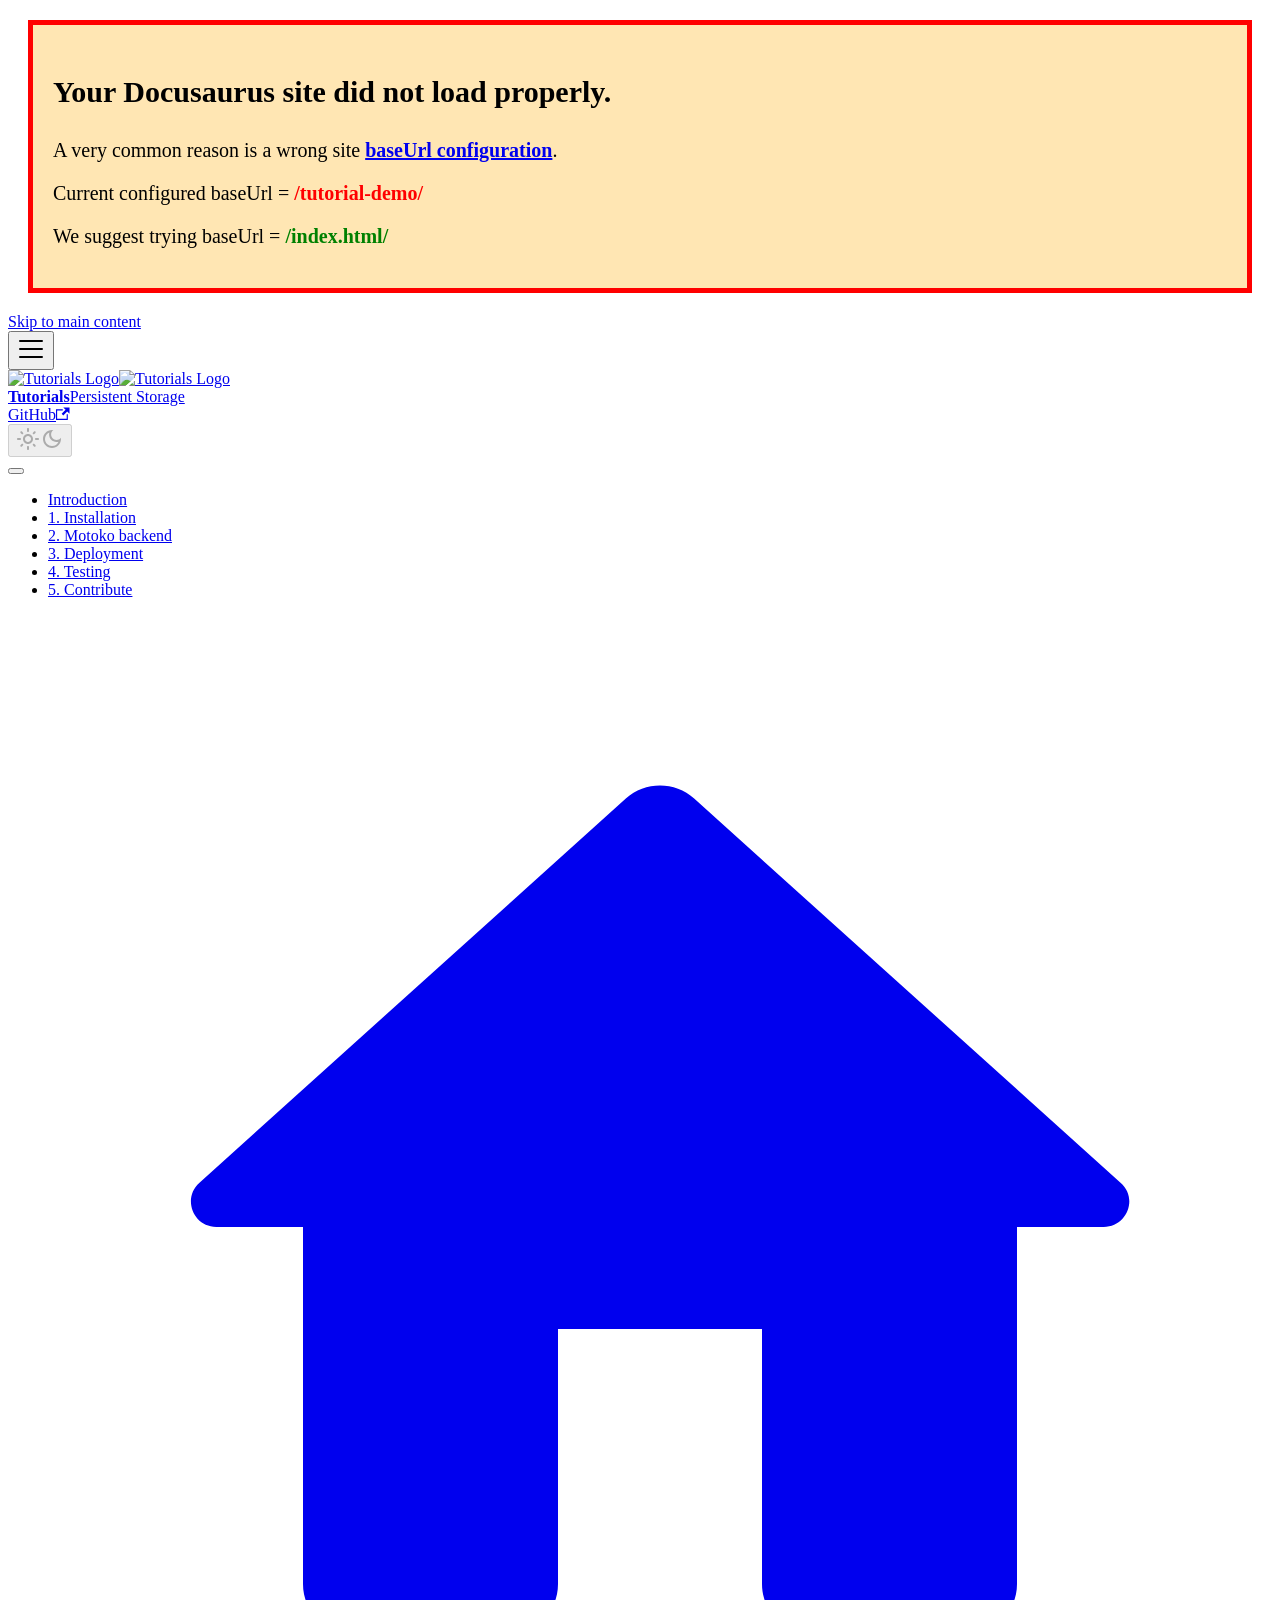
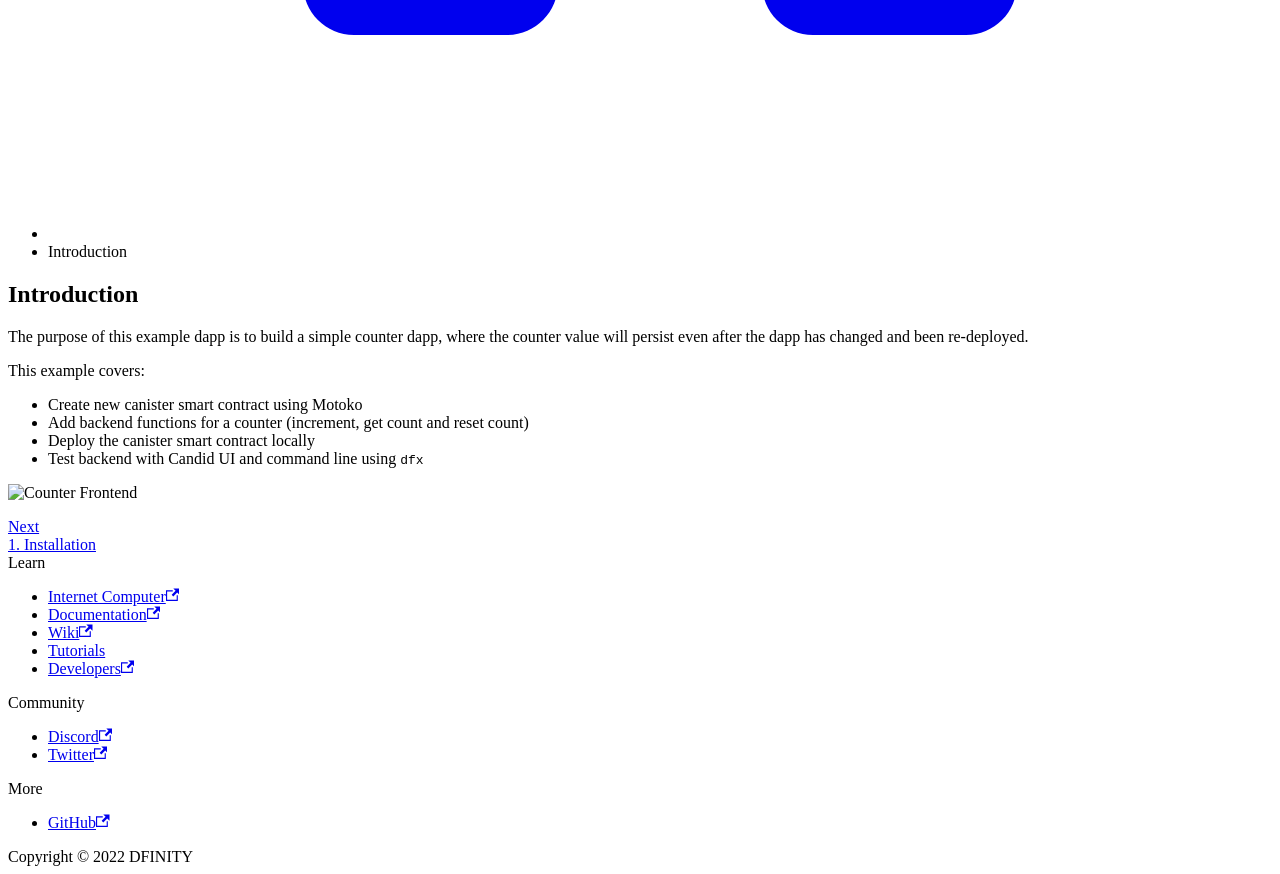
==== commit 9213ddff: "Add files via upload" ====
--- a/index.html
+++ b/index.html
@@ -4,14 +4,14 @@
 <meta charset="UTF-8">
 <meta name="viewport" content="width=device-width,initial-scale=1">
 <meta name="generator" content="Docusaurus v2.0.0-beta.21">
-<title data-rh="true">Introduction | Tutorials</title><meta data-rh="true" name="twitter:card" content="summary_large_image"><meta data-rh="true" property="og:url" content="https://your-docusaurus-test-site.com/"><meta data-rh="true" name="docusaurus_locale" content="en"><meta data-rh="true" name="docsearch:language" content="en"><meta data-rh="true" name="docusaurus_version" content="current"><meta data-rh="true" name="docusaurus_tag" content="docs-default-current"><meta data-rh="true" name="docsearch:version" content="current"><meta data-rh="true" name="docsearch:docusaurus_tag" content="docs-default-current"><meta data-rh="true" property="og:title" content="Introduction | Tutorials"><meta data-rh="true" name="description" content="The purpose of this example dapp is to build a simple counter dapp, where the counter value will persist even after the dapp has changed and been re-deployed."><meta data-rh="true" property="og:description" content="The purpose of this example dapp is to build a simple counter dapp, where the counter value will persist even after the dapp has changed and been re-deployed."><link data-rh="true" rel="icon" href="/img/favicon.ico"><link data-rh="true" rel="canonical" href="https://your-docusaurus-test-site.com/"><link data-rh="true" rel="alternate" href="https://your-docusaurus-test-site.com/" hreflang="en"><link data-rh="true" rel="alternate" href="https://your-docusaurus-test-site.com/" hreflang="x-default"><script data-rh="true">function maybeInsertBanner(){window.__DOCUSAURUS_INSERT_BASEURL_BANNER&&insertBanner()}function insertBanner(){var n=document.getElementById("docusaurus-base-url-issue-banner-container");if(n){n.innerHTML='\n<div id="docusaurus-base-url-issue-banner" style="border: thick solid red; background-color: rgb(255, 230, 179); margin: 20px; padding: 20px; font-size: 20px;">\n   <p style="font-weight: bold; font-size: 30px;">Your Docusaurus site did not load properly.</p>\n   <p>A very common reason is a wrong site <a href="https://docusaurus.io/docs/docusaurus.config.js/#baseurl" style="font-weight: bold;">baseUrl configuration</a>.</p>\n   <p>Current configured baseUrl = <span style="font-weight: bold; color: red;">/</span>  (default value)</p>\n   <p>We suggest trying baseUrl = <span id="docusaurus-base-url-issue-banner-suggestion-container" style="font-weight: bold; color: green;"></span></p>\n</div>\n';var e=document.getElementById("docusaurus-base-url-issue-banner-suggestion-container"),s=window.location.pathname,r="/"===s.substr(-1)?s:s+"/";e.innerHTML=r}}window.__DOCUSAURUS_INSERT_BASEURL_BANNER=!0,document.addEventListener("DOMContentLoaded",maybeInsertBanner)</script><link rel="stylesheet" href="/assets/css/styles.eebe86d7.css">
-<link rel="preload" href="/assets/js/runtime~main.3bf5b4e1.js" as="script">
-<link rel="preload" href="/assets/js/main.74871322.js" as="script">
+<title data-rh="true">Introduction | Tutorials</title><meta data-rh="true" name="twitter:card" content="summary_large_image"><meta data-rh="true" property="og:url" content="https://cj-dfinity.github.io/tutorial-demo//tutorial-demo/"><meta data-rh="true" name="docusaurus_locale" content="en"><meta data-rh="true" name="docsearch:language" content="en"><meta data-rh="true" name="docusaurus_version" content="current"><meta data-rh="true" name="docusaurus_tag" content="docs-default-current"><meta data-rh="true" name="docsearch:version" content="current"><meta data-rh="true" name="docsearch:docusaurus_tag" content="docs-default-current"><meta data-rh="true" property="og:title" content="Introduction | Tutorials"><meta data-rh="true" name="description" content="The purpose of this example dapp is to build a simple counter dapp, where the counter value will persist even after the dapp has changed and been re-deployed."><meta data-rh="true" property="og:description" content="The purpose of this example dapp is to build a simple counter dapp, where the counter value will persist even after the dapp has changed and been re-deployed."><link data-rh="true" rel="icon" href="/tutorial-demo/img/favicon.ico"><link data-rh="true" rel="canonical" href="https://cj-dfinity.github.io/tutorial-demo//tutorial-demo/"><link data-rh="true" rel="alternate" href="https://cj-dfinity.github.io/tutorial-demo//tutorial-demo/" hreflang="en"><link data-rh="true" rel="alternate" href="https://cj-dfinity.github.io/tutorial-demo//tutorial-demo/" hreflang="x-default"><script data-rh="true">function maybeInsertBanner(){window.__DOCUSAURUS_INSERT_BASEURL_BANNER&&insertBanner()}function insertBanner(){var n=document.getElementById("docusaurus-base-url-issue-banner-container");if(n){n.innerHTML='\n<div id="docusaurus-base-url-issue-banner" style="border: thick solid red; background-color: rgb(255, 230, 179); margin: 20px; padding: 20px; font-size: 20px;">\n   <p style="font-weight: bold; font-size: 30px;">Your Docusaurus site did not load properly.</p>\n   <p>A very common reason is a wrong site <a href="https://docusaurus.io/docs/docusaurus.config.js/#baseurl" style="font-weight: bold;">baseUrl configuration</a>.</p>\n   <p>Current configured baseUrl = <span style="font-weight: bold; color: red;">/tutorial-demo/</span> </p>\n   <p>We suggest trying baseUrl = <span id="docusaurus-base-url-issue-banner-suggestion-container" style="font-weight: bold; color: green;"></span></p>\n</div>\n';var e=document.getElementById("docusaurus-base-url-issue-banner-suggestion-container"),s=window.location.pathname,r="/"===s.substr(-1)?s:s+"/";e.innerHTML=r}}window.__DOCUSAURUS_INSERT_BASEURL_BANNER=!0,document.addEventListener("DOMContentLoaded",maybeInsertBanner)</script><link rel="stylesheet" href="/tutorial-demo/assets/css/styles.eebe86d7.css">
+<link rel="preload" href="/tutorial-demo/assets/js/runtime~main.6f87c948.js" as="script">
+<link rel="preload" href="/tutorial-demo/assets/js/main.1d6359e2.js" as="script">
 </head>
 <body class="navigation-with-keyboard">
 <script>!function(){function t(t){document.documentElement.setAttribute("data-theme",t)}var e=function(){var t=null;try{t=localStorage.getItem("theme")}catch(t){}return t}();t(null!==e?e:"light")}()</script><div id="__docusaurus">
-<div id="docusaurus-base-url-issue-banner-container"></div><div role="region"><a href="#" class="skipToContent_fXgn">Skip to main content</a></div><nav class="navbar navbar--fixed-top"><div class="navbar__inner"><div class="navbar__items"><button aria-label="Navigation bar toggle" class="navbar__toggle clean-btn" type="button" tabindex="0"><svg width="30" height="30" viewBox="0 0 30 30" aria-hidden="true"><path stroke="currentColor" stroke-linecap="round" stroke-miterlimit="10" stroke-width="2" d="M4 7h22M4 15h22M4 23h22"></path></svg></button><a class="navbar__brand" href="/"><div class="navbar__logo"><img src="/img/logo.svg" alt="Tutorials Logo" class="themedImage_ToTc themedImage--light_HNdA"><img src="/img/logo.svg" alt="Tutorials Logo" class="themedImage_ToTc themedImage--dark_i4oU"></div><b class="navbar__title text--truncate">Tutorials</b></a><a aria-current="page" class="navbar__item navbar__link navbar__link--active" href="/">Persistent Storage</a></div><div class="navbar__items navbar__items--right"><a href="https://github.com/dfinity/examples" target="_blank" rel="noopener noreferrer" class="navbar__item navbar__link">GitHub<svg width="13.5" height="13.5" aria-hidden="true" viewBox="0 0 24 24" class="iconExternalLink_lCJq"><path fill="currentColor" d="M21 13v10h-21v-19h12v2h-10v15h17v-8h2zm3-12h-10.988l4.035 4-6.977 7.07 2.828 2.828 6.977-7.07 4.125 4.172v-11z"></path></svg></a><div class="toggle_vylO colorModeToggle_DEke"><button class="clean-btn toggleButton_gllP toggleButtonDisabled_aARS" type="button" disabled="" title="Switch between dark and light mode (currently light mode)" aria-label="Switch between dark and light mode (currently light mode)"><svg viewBox="0 0 24 24" width="24" height="24" class="lightToggleIcon_pyhR"><path fill="currentColor" d="M12,9c1.65,0,3,1.35,3,3s-1.35,3-3,3s-3-1.35-3-3S10.35,9,12,9 M12,7c-2.76,0-5,2.24-5,5s2.24,5,5,5s5-2.24,5-5 S14.76,7,12,7L12,7z M2,13l2,0c0.55,0,1-0.45,1-1s-0.45-1-1-1l-2,0c-0.55,0-1,0.45-1,1S1.45,13,2,13z M20,13l2,0c0.55,0,1-0.45,1-1 s-0.45-1-1-1l-2,0c-0.55,0-1,0.45-1,1S19.45,13,20,13z M11,2v2c0,0.55,0.45,1,1,1s1-0.45,1-1V2c0-0.55-0.45-1-1-1S11,1.45,11,2z M11,20v2c0,0.55,0.45,1,1,1s1-0.45,1-1v-2c0-0.55-0.45-1-1-1C11.45,19,11,19.45,11,20z M5.99,4.58c-0.39-0.39-1.03-0.39-1.41,0 c-0.39,0.39-0.39,1.03,0,1.41l1.06,1.06c0.39,0.39,1.03,0.39,1.41,0s0.39-1.03,0-1.41L5.99,4.58z M18.36,16.95 c-0.39-0.39-1.03-0.39-1.41,0c-0.39,0.39-0.39,1.03,0,1.41l1.06,1.06c0.39,0.39,1.03,0.39,1.41,0c0.39-0.39,0.39-1.03,0-1.41 L18.36,16.95z M19.42,5.99c0.39-0.39,0.39-1.03,0-1.41c-0.39-0.39-1.03-0.39-1.41,0l-1.06,1.06c-0.39,0.39-0.39,1.03,0,1.41 s1.03,0.39,1.41,0L19.42,5.99z M7.05,18.36c0.39-0.39,0.39-1.03,0-1.41c-0.39-0.39-1.03-0.39-1.41,0l-1.06,1.06 c-0.39,0.39-0.39,1.03,0,1.41s1.03,0.39,1.41,0L7.05,18.36z"></path></svg><svg viewBox="0 0 24 24" width="24" height="24" class="darkToggleIcon_wfgR"><path fill="currentColor" d="M9.37,5.51C9.19,6.15,9.1,6.82,9.1,7.5c0,4.08,3.32,7.4,7.4,7.4c0.68,0,1.35-0.09,1.99-0.27C17.45,17.19,14.93,19,12,19 c-3.86,0-7-3.14-7-7C5,9.07,6.81,6.55,9.37,5.51z M12,3c-4.97,0-9,4.03-9,9s4.03,9,9,9s9-4.03,9-9c0-0.46-0.04-0.92-0.1-1.36 c-0.98,1.37-2.58,2.26-4.4,2.26c-2.98,0-5.4-2.42-5.4-5.4c0-1.81,0.89-3.42,2.26-4.4C12.92,3.04,12.46,3,12,3L12,3z"></path></svg></button></div><div class="searchBox_ZlJk"></div></div></div><div role="presentation" class="navbar-sidebar__backdrop"></div></nav><div class="main-wrapper docsWrapper_BCFX"><button aria-label="Scroll back to top" class="clean-btn theme-back-to-top-button backToTopButton_sjWU" type="button"></button><div class="docPage__5DB"><aside class="theme-doc-sidebar-container docSidebarContainer_b6E3"><div class="sidebar_njMd"><nav class="menu thin-scrollbar menu_SIkG"><ul class="theme-doc-sidebar-menu menu__list"><li class="theme-doc-sidebar-item-link theme-doc-sidebar-item-link-level-1 menu__list-item"><a class="menu__link menu__link--active" aria-current="page" href="/">Introduction</a></li><li class="theme-doc-sidebar-item-link theme-doc-sidebar-item-link-level-1 menu__list-item"><a class="menu__link" href="/step1">1. Installation</a></li><li class="theme-doc-sidebar-item-link theme-doc-sidebar-item-link-level-1 menu__list-item"><a class="menu__link" href="/step2">2. Motoko backend</a></li><li class="theme-doc-sidebar-item-link theme-doc-sidebar-item-link-level-1 menu__list-item"><a class="menu__link" href="/step3">3. Deployment</a></li><li class="theme-doc-sidebar-item-link theme-doc-sidebar-item-link-level-1 menu__list-item"><a class="menu__link" href="/step4">4. Testing</a></li><li class="theme-doc-sidebar-item-link theme-doc-sidebar-item-link-level-1 menu__list-item"><a class="menu__link" href="/step5">5. Contribute</a></li></ul></nav></div></aside><main class="docMainContainer_gTbr"><div class="container padding-top--md padding-bottom--lg"><div class="row"><div class="col docItemCol_GujU"><div class="docItemContainer_Adtb"><article><nav class="theme-doc-breadcrumbs breadcrumbsContainer_Z_bl" aria-label="Breadcrumbs"><ul class="breadcrumbs" itemscope="" itemtype="https://schema.org/BreadcrumbList"><li class="breadcrumbs__item"><a aria-label="Home page" class="breadcrumbs__link" href="/"><svg viewBox="0 0 24 24" class="breadcrumbHomeIcon_OVgt"><path d="M10 19v-5h4v5c0 .55.45 1 1 1h3c.55 0 1-.45 1-1v-7h1.7c.46 0 .68-.57.33-.87L12.67 3.6c-.38-.34-.96-.34-1.34 0l-8.36 7.53c-.34.3-.13.87.33.87H5v7c0 .55.45 1 1 1h3c.55 0 1-.45 1-1z" fill="currentColor"></path></svg></a></li><li itemscope="" itemprop="itemListElement" itemtype="https://schema.org/ListItem" class="breadcrumbs__item breadcrumbs__item--active"><span class="breadcrumbs__link" itemprop="name">Introduction</span><meta itemprop="position" content="1"></li></ul></nav><div class="theme-doc-markdown markdown"><h1>Introduction</h1><p>The purpose of this example dapp is to build a simple counter dapp, where the counter value will persist even after the dapp has changed and been re-deployed.</p><p>This example covers:</p><ul><li>Create new canister smart contract using Motoko</li><li>Add backend functions for a counter (increment, get count and reset count)</li><li>Deploy the canister smart contract locally</li><li>Test backend with Candid UI and command line using <code>dfx</code> </li></ul><p><img loading="lazy" alt="Counter Frontend" src="/assets/images/candid_ui-02d9217024630b7704130aea3cd76bad.png" width="2376" height="1556" class="img_ev3q"></p></div></article><nav class="pagination-nav docusaurus-mt-lg" aria-label="Docs pages navigation"><a class="pagination-nav__link pagination-nav__link--next" href="/step1"><div class="pagination-nav__sublabel">Next</div><div class="pagination-nav__label">1. Installation</div></a></nav></div></div></div></div></main></div></div><footer class="footer footer--dark"><div class="container container-fluid"><div class="row footer__links"><div class="col footer__col"><div class="footer__title">Learn</div><ul class="footer__items clean-list"><li class="footer__item"><a href="https://internetcomputer.org" target="_blank" rel="noopener noreferrer" class="footer__link-item">Internet Computer<svg width="13.5" height="13.5" aria-hidden="true" viewBox="0 0 24 24" class="iconExternalLink_lCJq"><path fill="currentColor" d="M21 13v10h-21v-19h12v2h-10v15h17v-8h2zm3-12h-10.988l4.035 4-6.977 7.07 2.828 2.828 6.977-7.07 4.125 4.172v-11z"></path></svg></a></li><li class="footer__item"><a href="https://internetcomputer.org/docs/current/developer-docs/ic-overview" target="_blank" rel="noopener noreferrer" class="footer__link-item">Documentation<svg width="13.5" height="13.5" aria-hidden="true" viewBox="0 0 24 24" class="iconExternalLink_lCJq"><path fill="currentColor" d="M21 13v10h-21v-19h12v2h-10v15h17v-8h2zm3-12h-10.988l4.035 4-6.977 7.07 2.828 2.828 6.977-7.07 4.125 4.172v-11z"></path></svg></a></li><li class="footer__item"><a href="https://wiki.internetcomputer.org/wiki/Internet_Computer_wiki" target="_blank" rel="noopener noreferrer" class="footer__link-item">Wiki<svg width="13.5" height="13.5" aria-hidden="true" viewBox="0 0 24 24" class="iconExternalLink_lCJq"><path fill="currentColor" d="M21 13v10h-21v-19h12v2h-10v15h17v-8h2zm3-12h-10.988l4.035 4-6.977 7.07 2.828 2.828 6.977-7.07 4.125 4.172v-11z"></path></svg></a></li><li class="footer__item"><a href="#" class="footer__link-item">Tutorials</a></li><li class="footer__item"><a href="https://internetcomputer.org/developers" target="_blank" rel="noopener noreferrer" class="footer__link-item">Developers<svg width="13.5" height="13.5" aria-hidden="true" viewBox="0 0 24 24" class="iconExternalLink_lCJq"><path fill="currentColor" d="M21 13v10h-21v-19h12v2h-10v15h17v-8h2zm3-12h-10.988l4.035 4-6.977 7.07 2.828 2.828 6.977-7.07 4.125 4.172v-11z"></path></svg></a></li></ul></div><div class="col footer__col"><div class="footer__title">Community</div><ul class="footer__items clean-list"><li class="footer__item"><a href="https://discord.com/invite/cA7y6ezyE2" target="_blank" rel="noopener noreferrer" class="footer__link-item">Discord<svg width="13.5" height="13.5" aria-hidden="true" viewBox="0 0 24 24" class="iconExternalLink_lCJq"><path fill="currentColor" d="M21 13v10h-21v-19h12v2h-10v15h17v-8h2zm3-12h-10.988l4.035 4-6.977 7.07 2.828 2.828 6.977-7.07 4.125 4.172v-11z"></path></svg></a></li><li class="footer__item"><a href="https://twitter.com/dfinity" target="_blank" rel="noopener noreferrer" class="footer__link-item">Twitter<svg width="13.5" height="13.5" aria-hidden="true" viewBox="0 0 24 24" class="iconExternalLink_lCJq"><path fill="currentColor" d="M21 13v10h-21v-19h12v2h-10v15h17v-8h2zm3-12h-10.988l4.035 4-6.977 7.07 2.828 2.828 6.977-7.07 4.125 4.172v-11z"></path></svg></a></li></ul></div><div class="col footer__col"><div class="footer__title">More</div><ul class="footer__items clean-list"><li class="footer__item"><a href="https://github.com/dfinity/examples" target="_blank" rel="noopener noreferrer" class="footer__link-item">GitHub<svg width="13.5" height="13.5" aria-hidden="true" viewBox="0 0 24 24" class="iconExternalLink_lCJq"><path fill="currentColor" d="M21 13v10h-21v-19h12v2h-10v15h17v-8h2zm3-12h-10.988l4.035 4-6.977 7.07 2.828 2.828 6.977-7.07 4.125 4.172v-11z"></path></svg></a></li></ul></div></div><div class="footer__bottom text--center"><div class="footer__copyright">Copyright © 2022 DFINITY</div></div></div></footer></div>
-<script src="/assets/js/runtime~main.3bf5b4e1.js"></script>
-<script src="/assets/js/main.74871322.js"></script>
+<div id="docusaurus-base-url-issue-banner-container"></div><div role="region"><a href="#" class="skipToContent_fXgn">Skip to main content</a></div><nav class="navbar navbar--fixed-top"><div class="navbar__inner"><div class="navbar__items"><button aria-label="Navigation bar toggle" class="navbar__toggle clean-btn" type="button" tabindex="0"><svg width="30" height="30" viewBox="0 0 30 30" aria-hidden="true"><path stroke="currentColor" stroke-linecap="round" stroke-miterlimit="10" stroke-width="2" d="M4 7h22M4 15h22M4 23h22"></path></svg></button><a class="navbar__brand" href="/tutorial-demo/"><div class="navbar__logo"><img src="/tutorial-demo/img/logo.svg" alt="Tutorials Logo" class="themedImage_ToTc themedImage--light_HNdA"><img src="/tutorial-demo/img/logo.svg" alt="Tutorials Logo" class="themedImage_ToTc themedImage--dark_i4oU"></div><b class="navbar__title text--truncate">Tutorials</b></a><a aria-current="page" class="navbar__item navbar__link navbar__link--active" href="/tutorial-demo/">Persistent Storage</a></div><div class="navbar__items navbar__items--right"><a href="https://github.com/dfinity/examples" target="_blank" rel="noopener noreferrer" class="navbar__item navbar__link">GitHub<svg width="13.5" height="13.5" aria-hidden="true" viewBox="0 0 24 24" class="iconExternalLink_lCJq"><path fill="currentColor" d="M21 13v10h-21v-19h12v2h-10v15h17v-8h2zm3-12h-10.988l4.035 4-6.977 7.07 2.828 2.828 6.977-7.07 4.125 4.172v-11z"></path></svg></a><div class="toggle_vylO colorModeToggle_DEke"><button class="clean-btn toggleButton_gllP toggleButtonDisabled_aARS" type="button" disabled="" title="Switch between dark and light mode (currently light mode)" aria-label="Switch between dark and light mode (currently light mode)"><svg viewBox="0 0 24 24" width="24" height="24" class="lightToggleIcon_pyhR"><path fill="currentColor" d="M12,9c1.65,0,3,1.35,3,3s-1.35,3-3,3s-3-1.35-3-3S10.35,9,12,9 M12,7c-2.76,0-5,2.24-5,5s2.24,5,5,5s5-2.24,5-5 S14.76,7,12,7L12,7z M2,13l2,0c0.55,0,1-0.45,1-1s-0.45-1-1-1l-2,0c-0.55,0-1,0.45-1,1S1.45,13,2,13z M20,13l2,0c0.55,0,1-0.45,1-1 s-0.45-1-1-1l-2,0c-0.55,0-1,0.45-1,1S19.45,13,20,13z M11,2v2c0,0.55,0.45,1,1,1s1-0.45,1-1V2c0-0.55-0.45-1-1-1S11,1.45,11,2z M11,20v2c0,0.55,0.45,1,1,1s1-0.45,1-1v-2c0-0.55-0.45-1-1-1C11.45,19,11,19.45,11,20z M5.99,4.58c-0.39-0.39-1.03-0.39-1.41,0 c-0.39,0.39-0.39,1.03,0,1.41l1.06,1.06c0.39,0.39,1.03,0.39,1.41,0s0.39-1.03,0-1.41L5.99,4.58z M18.36,16.95 c-0.39-0.39-1.03-0.39-1.41,0c-0.39,0.39-0.39,1.03,0,1.41l1.06,1.06c0.39,0.39,1.03,0.39,1.41,0c0.39-0.39,0.39-1.03,0-1.41 L18.36,16.95z M19.42,5.99c0.39-0.39,0.39-1.03,0-1.41c-0.39-0.39-1.03-0.39-1.41,0l-1.06,1.06c-0.39,0.39-0.39,1.03,0,1.41 s1.03,0.39,1.41,0L19.42,5.99z M7.05,18.36c0.39-0.39,0.39-1.03,0-1.41c-0.39-0.39-1.03-0.39-1.41,0l-1.06,1.06 c-0.39,0.39-0.39,1.03,0,1.41s1.03,0.39,1.41,0L7.05,18.36z"></path></svg><svg viewBox="0 0 24 24" width="24" height="24" class="darkToggleIcon_wfgR"><path fill="currentColor" d="M9.37,5.51C9.19,6.15,9.1,6.82,9.1,7.5c0,4.08,3.32,7.4,7.4,7.4c0.68,0,1.35-0.09,1.99-0.27C17.45,17.19,14.93,19,12,19 c-3.86,0-7-3.14-7-7C5,9.07,6.81,6.55,9.37,5.51z M12,3c-4.97,0-9,4.03-9,9s4.03,9,9,9s9-4.03,9-9c0-0.46-0.04-0.92-0.1-1.36 c-0.98,1.37-2.58,2.26-4.4,2.26c-2.98,0-5.4-2.42-5.4-5.4c0-1.81,0.89-3.42,2.26-4.4C12.92,3.04,12.46,3,12,3L12,3z"></path></svg></button></div><div class="searchBox_ZlJk"></div></div></div><div role="presentation" class="navbar-sidebar__backdrop"></div></nav><div class="main-wrapper docsWrapper_BCFX"><button aria-label="Scroll back to top" class="clean-btn theme-back-to-top-button backToTopButton_sjWU" type="button"></button><div class="docPage__5DB"><aside class="theme-doc-sidebar-container docSidebarContainer_b6E3"><div class="sidebar_njMd"><nav class="menu thin-scrollbar menu_SIkG"><ul class="theme-doc-sidebar-menu menu__list"><li class="theme-doc-sidebar-item-link theme-doc-sidebar-item-link-level-1 menu__list-item"><a class="menu__link menu__link--active" aria-current="page" href="/tutorial-demo/">Introduction</a></li><li class="theme-doc-sidebar-item-link theme-doc-sidebar-item-link-level-1 menu__list-item"><a class="menu__link" href="/tutorial-demo/step1">1. Installation</a></li><li class="theme-doc-sidebar-item-link theme-doc-sidebar-item-link-level-1 menu__list-item"><a class="menu__link" href="/tutorial-demo/step2">2. Motoko backend</a></li><li class="theme-doc-sidebar-item-link theme-doc-sidebar-item-link-level-1 menu__list-item"><a class="menu__link" href="/tutorial-demo/step3">3. Deployment</a></li><li class="theme-doc-sidebar-item-link theme-doc-sidebar-item-link-level-1 menu__list-item"><a class="menu__link" href="/tutorial-demo/step4">4. Testing</a></li><li class="theme-doc-sidebar-item-link theme-doc-sidebar-item-link-level-1 menu__list-item"><a class="menu__link" href="/tutorial-demo/step5">5. Contribute</a></li></ul></nav></div></aside><main class="docMainContainer_gTbr"><div class="container padding-top--md padding-bottom--lg"><div class="row"><div class="col docItemCol_GujU"><div class="docItemContainer_Adtb"><article><nav class="theme-doc-breadcrumbs breadcrumbsContainer_Z_bl" aria-label="Breadcrumbs"><ul class="breadcrumbs" itemscope="" itemtype="https://schema.org/BreadcrumbList"><li class="breadcrumbs__item"><a aria-label="Home page" class="breadcrumbs__link" href="/tutorial-demo/"><svg viewBox="0 0 24 24" class="breadcrumbHomeIcon_OVgt"><path d="M10 19v-5h4v5c0 .55.45 1 1 1h3c.55 0 1-.45 1-1v-7h1.7c.46 0 .68-.57.33-.87L12.67 3.6c-.38-.34-.96-.34-1.34 0l-8.36 7.53c-.34.3-.13.87.33.87H5v7c0 .55.45 1 1 1h3c.55 0 1-.45 1-1z" fill="currentColor"></path></svg></a></li><li itemscope="" itemprop="itemListElement" itemtype="https://schema.org/ListItem" class="breadcrumbs__item breadcrumbs__item--active"><span class="breadcrumbs__link" itemprop="name">Introduction</span><meta itemprop="position" content="1"></li></ul></nav><div class="theme-doc-markdown markdown"><h1>Introduction</h1><p>The purpose of this example dapp is to build a simple counter dapp, where the counter value will persist even after the dapp has changed and been re-deployed.</p><p>This example covers:</p><ul><li>Create new canister smart contract using Motoko</li><li>Add backend functions for a counter (increment, get count and reset count)</li><li>Deploy the canister smart contract locally</li><li>Test backend with Candid UI and command line using <code>dfx</code> </li></ul><p><img loading="lazy" alt="Counter Frontend" src="/tutorial-demo/assets/images/candid_ui-02d9217024630b7704130aea3cd76bad.png" width="2376" height="1556" class="img_ev3q"></p></div></article><nav class="pagination-nav docusaurus-mt-lg" aria-label="Docs pages navigation"><a class="pagination-nav__link pagination-nav__link--next" href="/tutorial-demo/step1"><div class="pagination-nav__sublabel">Next</div><div class="pagination-nav__label">1. Installation</div></a></nav></div></div></div></div></main></div></div><footer class="footer footer--dark"><div class="container container-fluid"><div class="row footer__links"><div class="col footer__col"><div class="footer__title">Learn</div><ul class="footer__items clean-list"><li class="footer__item"><a href="https://internetcomputer.org" target="_blank" rel="noopener noreferrer" class="footer__link-item">Internet Computer<svg width="13.5" height="13.5" aria-hidden="true" viewBox="0 0 24 24" class="iconExternalLink_lCJq"><path fill="currentColor" d="M21 13v10h-21v-19h12v2h-10v15h17v-8h2zm3-12h-10.988l4.035 4-6.977 7.07 2.828 2.828 6.977-7.07 4.125 4.172v-11z"></path></svg></a></li><li class="footer__item"><a href="https://internetcomputer.org/docs/current/developer-docs/ic-overview" target="_blank" rel="noopener noreferrer" class="footer__link-item">Documentation<svg width="13.5" height="13.5" aria-hidden="true" viewBox="0 0 24 24" class="iconExternalLink_lCJq"><path fill="currentColor" d="M21 13v10h-21v-19h12v2h-10v15h17v-8h2zm3-12h-10.988l4.035 4-6.977 7.07 2.828 2.828 6.977-7.07 4.125 4.172v-11z"></path></svg></a></li><li class="footer__item"><a href="https://wiki.internetcomputer.org/wiki/Internet_Computer_wiki" target="_blank" rel="noopener noreferrer" class="footer__link-item">Wiki<svg width="13.5" height="13.5" aria-hidden="true" viewBox="0 0 24 24" class="iconExternalLink_lCJq"><path fill="currentColor" d="M21 13v10h-21v-19h12v2h-10v15h17v-8h2zm3-12h-10.988l4.035 4-6.977 7.07 2.828 2.828 6.977-7.07 4.125 4.172v-11z"></path></svg></a></li><li class="footer__item"><a href="#" class="footer__link-item">Tutorials</a></li><li class="footer__item"><a href="https://internetcomputer.org/developers" target="_blank" rel="noopener noreferrer" class="footer__link-item">Developers<svg width="13.5" height="13.5" aria-hidden="true" viewBox="0 0 24 24" class="iconExternalLink_lCJq"><path fill="currentColor" d="M21 13v10h-21v-19h12v2h-10v15h17v-8h2zm3-12h-10.988l4.035 4-6.977 7.07 2.828 2.828 6.977-7.07 4.125 4.172v-11z"></path></svg></a></li></ul></div><div class="col footer__col"><div class="footer__title">Community</div><ul class="footer__items clean-list"><li class="footer__item"><a href="https://discord.com/invite/cA7y6ezyE2" target="_blank" rel="noopener noreferrer" class="footer__link-item">Discord<svg width="13.5" height="13.5" aria-hidden="true" viewBox="0 0 24 24" class="iconExternalLink_lCJq"><path fill="currentColor" d="M21 13v10h-21v-19h12v2h-10v15h17v-8h2zm3-12h-10.988l4.035 4-6.977 7.07 2.828 2.828 6.977-7.07 4.125 4.172v-11z"></path></svg></a></li><li class="footer__item"><a href="https://twitter.com/dfinity" target="_blank" rel="noopener noreferrer" class="footer__link-item">Twitter<svg width="13.5" height="13.5" aria-hidden="true" viewBox="0 0 24 24" class="iconExternalLink_lCJq"><path fill="currentColor" d="M21 13v10h-21v-19h12v2h-10v15h17v-8h2zm3-12h-10.988l4.035 4-6.977 7.07 2.828 2.828 6.977-7.07 4.125 4.172v-11z"></path></svg></a></li></ul></div><div class="col footer__col"><div class="footer__title">More</div><ul class="footer__items clean-list"><li class="footer__item"><a href="https://github.com/dfinity/examples" target="_blank" rel="noopener noreferrer" class="footer__link-item">GitHub<svg width="13.5" height="13.5" aria-hidden="true" viewBox="0 0 24 24" class="iconExternalLink_lCJq"><path fill="currentColor" d="M21 13v10h-21v-19h12v2h-10v15h17v-8h2zm3-12h-10.988l4.035 4-6.977 7.07 2.828 2.828 6.977-7.07 4.125 4.172v-11z"></path></svg></a></li></ul></div></div><div class="footer__bottom text--center"><div class="footer__copyright">Copyright © 2022 DFINITY</div></div></div></footer></div>
+<script src="/tutorial-demo/assets/js/runtime~main.6f87c948.js"></script>
+<script src="/tutorial-demo/assets/js/main.1d6359e2.js"></script>
 </body>
 </html>
